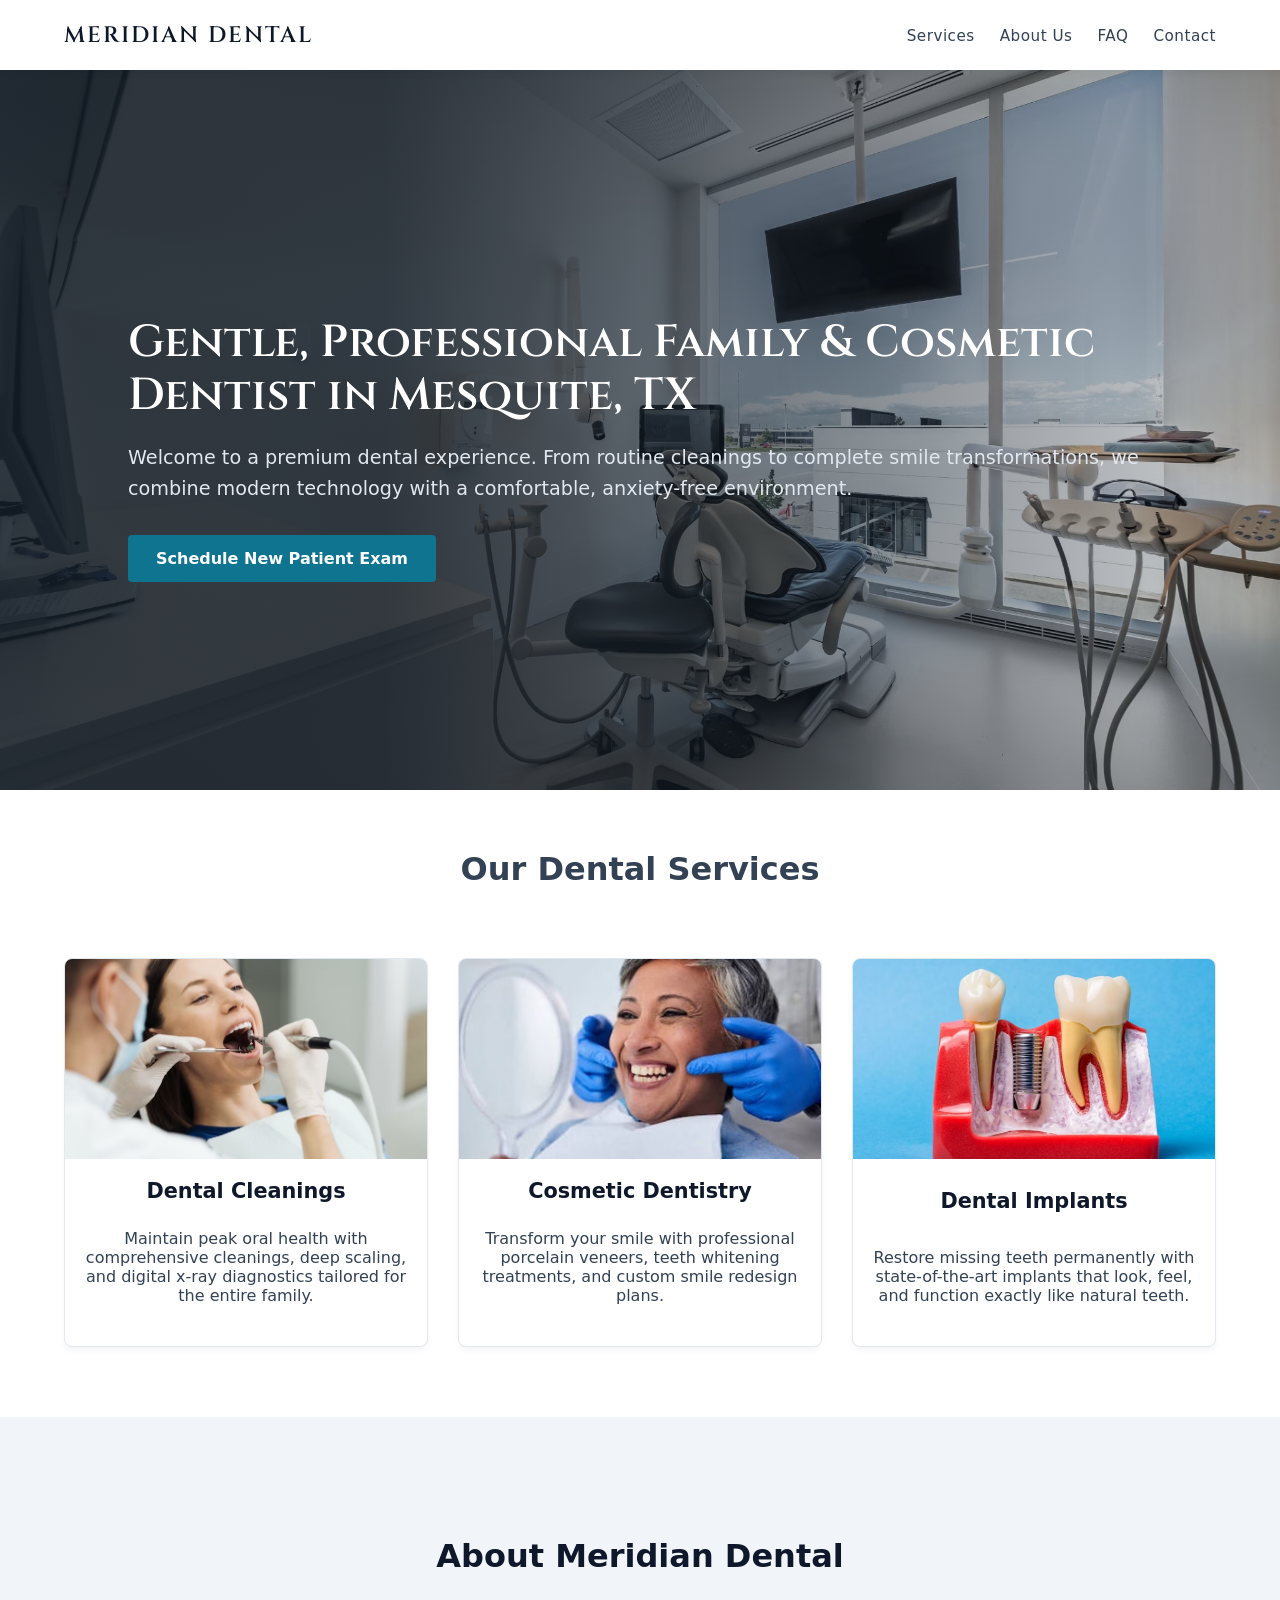
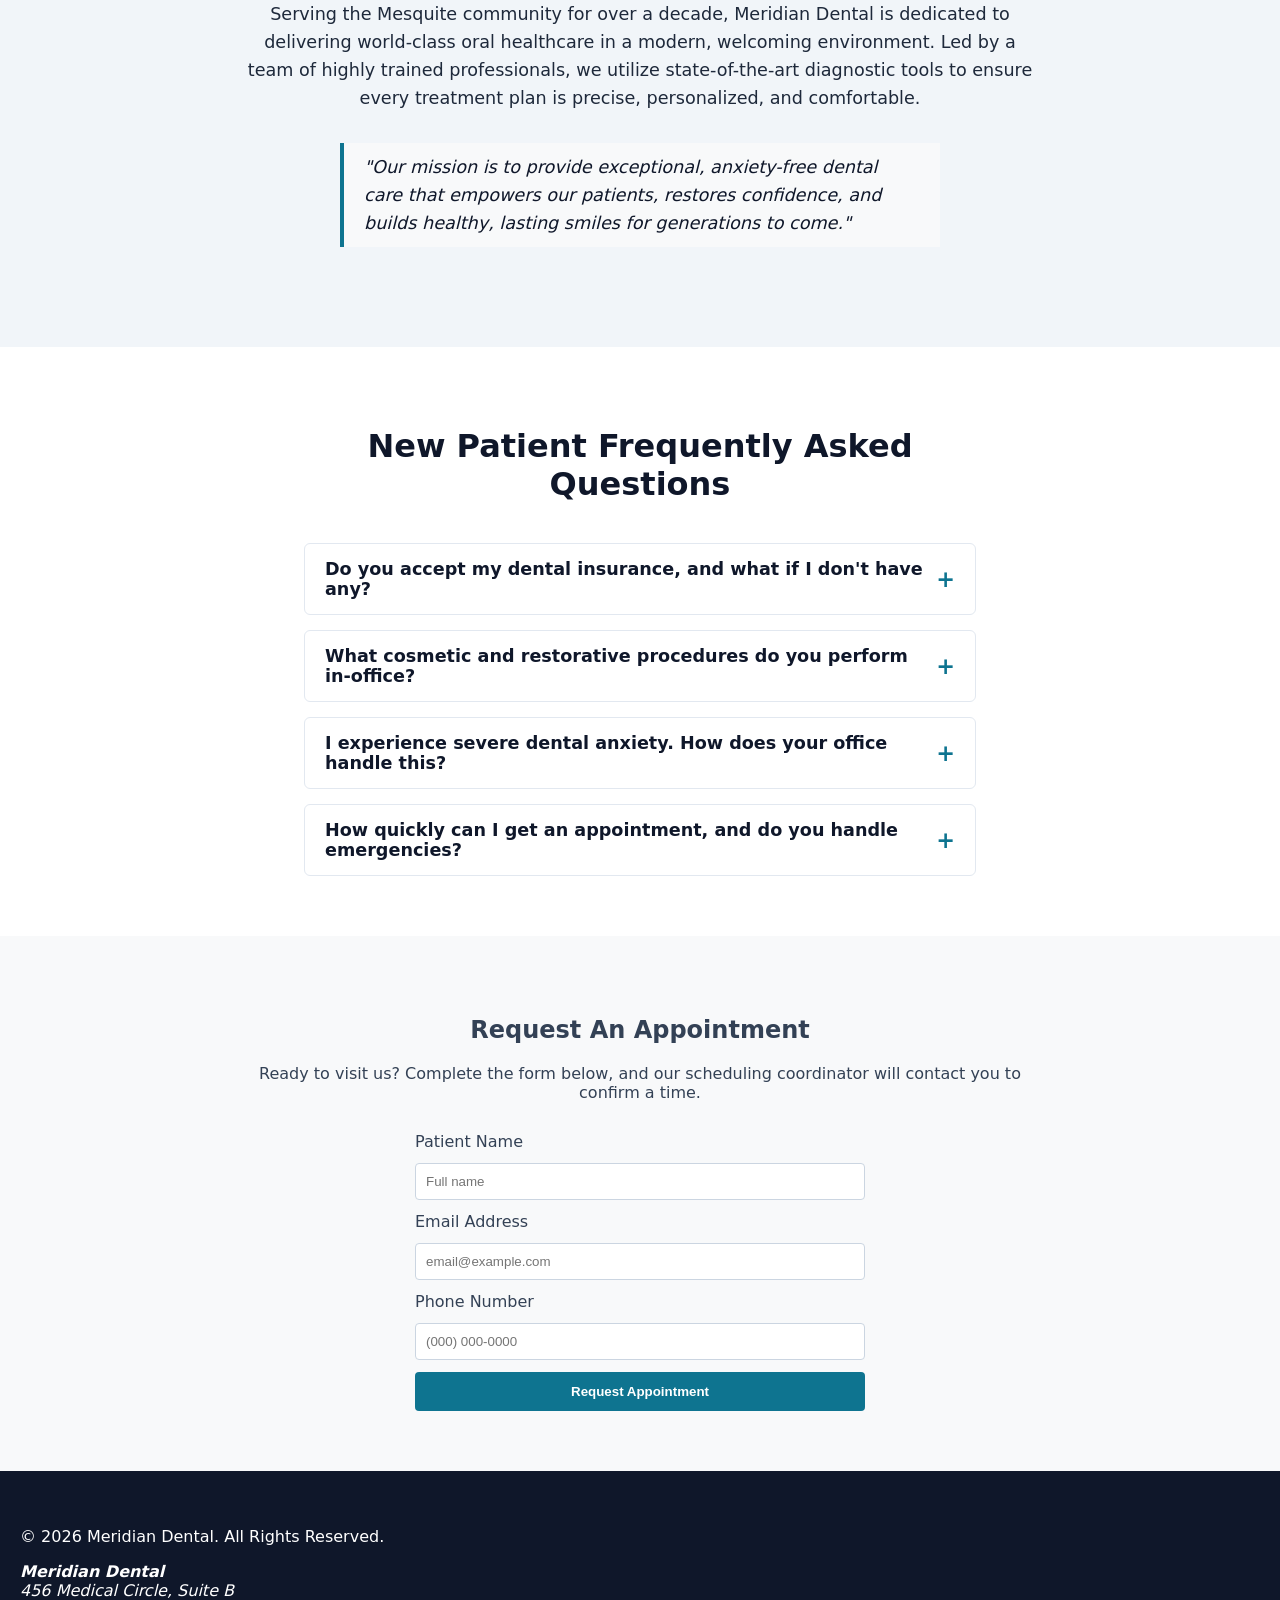
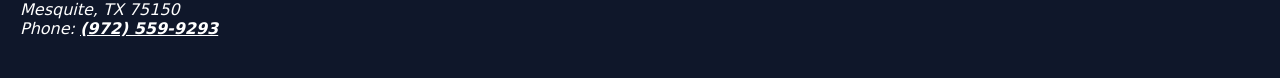
==== index.html @ bb938f74 "fixed schema" ====
<!doctype html>
<html lang="en">
  <head>
    <!-- Google tag (gtag.js) -->
    <script
      async
      src="https://www.googletagmanager.com/gtag/js?id=G-T0NXB626LD"
    ></script>
    <script>
      window.dataLayer = window.dataLayer || [];
      function gtag() {
        dataLayer.push(arguments);
      }
      gtag("js", new Date());

      gtag("config", "G-T0NXB626LD");
    </script>
    <meta charset="UTF-8" />

    <!-- Primary Meta Tags -->
    <title>Meridian Dental | Comprehensive Dental Care in Mesquite, TX</title>
    <meta
      name="title"
      content="Meridian Dental | Comprehensive Dental Care in Mesquite, TX"
    />
    <meta
      name="description"
      content="Top-rated family and cosmetic dentistry in Mesquite, TX. Offering checkups, teeth whitening, implants, and emrgency dental care. Schedule your visit today!"
    />
    <meta name="viewport" content="width=device-width, initial-scale=1.0" />
    <link rel="canonical" href="https://meridiandentalmesquite.com/" />

    <!-- Open Graph / Facebook / iMessage / Slack -->
    <meta property="og:type" content="website" />
    <meta property="og:url" content="https://meridiandentalmesquite.com/" />
    <meta
      property="og:title"
      content="Meridian Dental | Premier Dental Care in Mesquite, TX"
    />
    <meta
      property="og:description"
      content="Modern, gentle dental care for the whole family in Mesquite. Schedule an appointment online or call us today."
    />
    <meta
      property="og:image"
      content="https://meridiandentalmesquite.com/images/og-preview.jpg"
    />

    <!-- Twitter (X) -->
    <meta property="twitter:card" content="summary_large_image" />
    <meta
      property="twitter:url"
      content="https://meridiandentalmesquite.com/"
    />
    <meta
      property="twitter:title"
      content="Meridian Dental | Premier Dental Care in Mesquite, TX"
    />
    <meta
      property="twitter:description"
      content="Modern, gentle dental care for the whole family in Mesquite. Schedule an appointment online or call us today."
    />
    <meta
      property="twitter:image"
      content="https://meridiandentalmesquite.com/images/og-preview.jpg"
    />

    <!-- Preload the critical above-the-fold assets immediately -->
    <link
      rel="preload"
      href="images/dental-office-mesquite.avif"
      as="image"
      type="image/avif"
      fetchpriority="high"
    />
    <link
      rel="preload"
      href="fonts/cinzel-600-semibold.woff2"
      as="font"
      type="font/woff2"
      crossorigin
    />
    <!-- ⚡ CORRECTED CRITICAL CSS BLOCK -->
    <style>
      @font-face {
        font-family: "Cinzel";
        font-style: normal;
        font-weight: 600;
        font-display: block;
        src: url("fonts/cinzel-600-semibold.woff2") format("woff2");
      }

      :root {
        --primary-teal: #0e7490;
        --dark-slate: #0f172a;
        --light-gray: #f8f9fa; /* ⚡ FIX: Added back to ensure hero text renders correctly */
        --text-color: #334155;
      }

      /* Global Layout Resets */
      *,
      *::before,
      *::after {
        box-sizing: border-box; /* ⚡ FIX: Prevents padding from forcing horizontal scroll */
      }

      html {
        scroll-behavior: smooth;
        scroll-padding-top: 80px;
        height: 100%;
        margin: 0;
        padding: 0;
      }

      body {
        font-family:
          system-ui,
          -apple-system,
          sans-serif;
        color: var(--text-color);
        margin: 0;
        display: flex;
        flex-direction: column;
        min-height: 100vh;
      }

      /* ⚡ GLOBAL STRUCTURAL FIX FOR MAIN CONTAINER CLS */
      main {
        display: block;
        width: 100%;
        position: relative;
        /* Reserves layout block space instantly while internal content loads */
        min-height: 100vh;
        contain: layout;
        flex: 1 0 auto;
      }

      /* Sticky Header Frame */
      header {
        position: sticky;
        top: 0;
        width: 100%;
        display: flex;
        justify-content: space-between;
        align-items: center;
        padding: 20px 5%;
        background: #ffffff;
        z-index: 1000;
        box-shadow: 0 2px 10px rgba(0, 0, 0, 0.05);
      }

      main,
      section,
      footer {
        overflow-x: hidden;
      }

      .logo-container a {
        font-family: "Cinzel", serif;
        font-size: 1.4rem;
        color: var(--dark-slate);
        text-decoration: none;
        text-transform: uppercase;
        letter-spacing: 2px;
      }

      /* Above-The-Fold Hero Component Layout */
      #hero {
        display: flex;
        align-items: center;
        height: 80vh;
        box-sizing: border-box;
        padding: 60px 10%;
        background:
          linear-gradient(
            to right,
            rgba(20, 30, 40, 0.85) 30%,
            rgba(20, 30, 40, 0.2) 100%
          ),
          url("images/dental-office-mesquite.avif") no-repeat center center;
        background-size: cover;
        /* ⚡ CLS & LCP ACCELERATION FIXES */
        content-visibility: auto; /* Tells the browser to isolate layout calculations */
        contain-intrinsic-size: 80vh; /* Reserves rendering space before the background paints */
        contain: layout size;
      }

      .hero-overlay-content {
        max-width: 550px;
        min-height: 380px; /* ⚡ FIX: Reserves vertical space specifically for the text box */
        z-index: 2;
        display: flex;
        flex-direction: column;
        justify-content: center;
      }

      #hero-heading {
        font-family:
          "Cinzel", serif; /* ⚡ Ensures the heading expects the font size immediately */
        font-size: 2.8rem;
        color: #ffffff;
        margin-bottom: 20px;
        line-height: 1.2;
      }

      #hero p {
        font-size: 1.2rem;
        color: #e2e8f0; /* ⚡ FIX: Forces high-contrast soft white text color */
        margin-bottom: 30px;
        line-height: 1.6;
      }

      .primary-btn {
        display: inline-block;
        background: var(--primary-teal);
        color: white;
        padding: 14px 28px;
        border-radius: 4px;
        text-decoration: none;
        font-weight: bold;
      }
    </style>

    <script type="application/ld+json">
      {
        "@context": "https://schema.org",
        "@type": "Dentist",
        "@id": "https://meridiandentalmesquite.com/#dentist",
        "name": "Meridian Dental",
        "url": "https://meridiandentalmesquite.com/",
        "telephone": "+1-972-559-9293",
        "priceRange": "$$",
        "image": "https://meridiandentalmesquite.com/images/og-preview.jpg",
        "medicalSpecialty": "https://schema.org/Dentistry",
        "address": {
          "@type": "PostalAddress",
          "streetAddress": "456 Medical Circle, Suite B",
          "addressLocality": "Mesquite",
          "addressRegion": "TX",
          "postalCode": "75150",
          "addressCountry": "US"
        },
        "geo": {
          "@type": "GeoCoordinates",
          "latitude": 32.7712,
          "longitude": -96.612
        },
        "areaServed": ["Mesquite, TX", "Garland, TX", "Dallas, TX"],
        "knowsAbout": [
          "General Dentistry",
          "Teeth Whitening",
          "Dental Implants",
          "Emergency Dental Care"
        ],
        "openingHoursSpecification": [
          {
            "@type": "OpeningHoursSpecification",
            "dayOfWeek": ["Monday", "Tuesday", "Wednesday", "Thursday"],
            "opens": "08:00",
            "closes": "17:00"
          },
          {
            "@type": "OpeningHoursSpecification",
            "dayOfWeek": "Friday",
            "opens": "08:00",
            "closes": "13:00"
          }
        ]
      }
    </script>
    <!-- Asynchronously load the remaining below-the-fold styles -->
    <link
      rel="stylesheet"
      href="css/styles.css"
      media="print"
      onload="this.media = 'all'"
    />
    <noscript><link rel="stylesheet" href="css/styles.css" /></noscript>
  </head>
  <body>
    <header>
      <div class="logo-container">
        <a href="#hero" aria-label="Meridian Dental Home">Meridian Dental</a>
      </div>

      <!-- ⚡ CSS TOGGLE HACK: Hidden checkbox handles the click state natively -->
      <input
        type="checkbox"
        id="menu-toggle"
        class="menu-toggle-checkbox"
        aria-hidden="true"
      />

      <!-- Hamburger button wrapper visible ONLY on mobile displays -->
      <label
        for="menu-toggle"
        class="hamburger-button"
        aria-label="Toggle navigation menu"
      >
        <span class="hamburger-line"></span>
        <span class="hamburger-line"></span>
        <span class="hamburger-line"></span>
      </label>

      <nav aria-label="Main Navigation">
        <ul>
          <li><a href="#services">Services</a></li>
          <li><a href="#about">About Us</a></li>
          <li><a href="#patient-faq">FAQ</a></li>
          <li><a href="#lead-capture">Contact</a></li>
        </ul>
      </nav>
    </header>

    <main id="main-content">
      <!-- HERO SECTION (Optimized for LCP & CLS) -->
      <section id="hero" aria-labelledby="hero-heading">
        <div class="hero-content">
          <h1 id="hero-heading">
            Gentle, Professional Family & Cosmetic Dentist in Mesquite, TX
          </h1>
          <p>
            Welcome to a premium dental experience. From routine cleanings to
            complete smile transformations, we combine modern technology with a
            comfortable, anxiety-free environment.
          </p>
          <a href="#lead-capture" class="primary-btn"
            >Schedule New Patient Exam</a
          >
        </div>
      </section>

      <!-- SERVICES SECTION -->
      <section id="services" aria-labelledby="services-heading">
        <h2 id="services-heading">Our Dental Services</h2>
        <div class="services-grid">
          <!-- Service 1: Cleanings -->
          <article class="service-card">
            <div class="service-image-wrapper">
              <picture>
                <source
                  srcset="images/dental-cleaning.avif"
                  type="image/avif"
                />
                <!-- ^^^ If performance score drops add to each img:
                srcset="images/dental-implants.avif 800w"
                sizes="(max-width: 768px) 100vw, 400px"> 
                -->
                <img
                  src="images/dental-cleaning.avif"
                  alt="Patient receiving professional dental cleaning and scaling treatment"
                  width="400"
                  height="250"
                  loading="lazy"
                />
              </picture>
            </div>
            <h3>Dental Cleanings</h3>
            <p>
              Maintain peak oral health with comprehensive cleanings, deep
              scaling, and digital x-ray diagnostics tailored for the entire
              family.
            </p>
            <!-- <a href="#lead-capture" class="service-link">Schedule Cleaning</a> -->
          </article>

          <!-- Service 2: Cosmetic -->
          <article class="service-card">
            <div class="service-image-wrapper">
              <picture>
                <source
                  srcset="images/cosmetic-dentistry.avif"
                  type="image/avif"
                />
                <img
                  src="images/cosmetic-dentistry.avif"
                  alt="Close-up of teeth showing aesthetic porcelain veneers smile makeover"
                  width="400"
                  height="250"
                  loading="lazy"
                />
              </picture>
            </div>
            <h3>Cosmetic Dentistry</h3>
            <p>
              Transform your smile with professional porcelain veneers, teeth
              whitening treatments, and custom smile redesign plans.
            </p>
            <!-- <a href="#lead-capture" class="service-link"
              >Book Cosmetic Consultation</a> -->
          </article>

          <!-- Service 3: Implants -->
          <article class="service-card">
            <div class="service-image-wrapper">
              <picture>
                <source
                  srcset="images/dental-implants.avif"
                  type="image/avif"
                />
                <img
                  src="images/dental-implants.avif"
                  alt="Anatomical dental model illustrating a secure single tooth titanium implant"
                  width="400"
                  height="250"
                  loading="lazy"
                />
              </picture>
            </div>
            <h3>Dental Implants</h3>
            <p>
              Restore missing teeth permanently with state-of-the-art implants
              that look, feel, and function exactly like natural teeth.
            </p>
            <!-- <a href="#lead-capture" class="service-link"
              >Request Implant Consultation</a> -->
          </article>
        </div>
      </section>

      <!-- ➕ NEW: ABOUT US SECTION -->
      <section id="about" aria-labelledby="about-heading">
        <div class="about-content">
          <h2 id="about-heading" style="color: var(--dark-slate)">
            About Meridian Dental
          </h2>
          <p>
            Serving the Mesquite community for over a decade, Meridian Dental is
            dedicated to delivering world-class oral healthcare in a modern,
            welcoming environment. Led by a team of highly trained
            professionals, we utilize state-of-the-art diagnostic tools to
            ensure every treatment plan is precise, personalized, and
            comfortable.
          </p>
          <blockquote
            style="
              font-style: italic;
              border-left: 4px solid var(--primary-teal);
              padding: 10px 20px;
              margin: 0 auto;
              max-width: 600px;
              background: #f8f9fa;
              text-align: left;
              color: var(--dark-slate);
            "
          >
            "Our mission is to provide exceptional, anxiety-free dental care
            that empowers our patients, restores confidence, and builds healthy,
            lasting smiles for generations to come."
          </blockquote>
        </div>
      </section>

      <!-- NEW PATIENT FAQ SECTION (Targets informational local search intent) -->
      <section
        id="patient-faq"
        aria-labelledby="faq-heading"
        style="padding: 60px 5%; max-width: 800px; margin: 0 auto"
      >
        <h2 id="faq-heading">New Patient Frequently Asked Questions</h2>

        <div class="faq-container">
          <!-- FAQ Item 1: Financial Anxiety -->
          <details class="faq-item">
            <summary class="faq-question">
              Do you accept my dental insurance, and what if I don't have any?
            </summary>
            <div class="faq-answer">
              <p>
                We accept most major PPO dental insurance plans and will gladly
                file all claims on your behalf to maximize your benefits. For
                patients without insurance, we offer an affordable in-house
                Dental Wellness Plan that covers routine cleanings and provides
                steep discounts on all cosmetic and restorative procedures.
              </p>
            </div>
          </details>

          <!-- FAQ Item 2: Competency / Specialty -->
          <details class="faq-item">
            <summary class="faq-question">
              What cosmetic and restorative procedures do you perform in-office?
            </summary>
            <div class="faq-answer">
              <p>
                Unlike other practices that refer you out to expensive
                specialists, our team handles routine family cleanings,
                porcelain veneers, professional teeth whitening, clear aligners,
                and complete dental implant surgeries right here under one roof
                in Mesquite.
              </p>
            </div>
          </details>

          <!-- FAQ Item 3: Dental Anxiety / Fear -->
          <details class="faq-item">
            <summary class="faq-question">
              I experience severe dental anxiety. How does your office handle
              this?
            </summary>
            <div class="faq-answer">
              <p>
                Dental anxiety is incredibly common, and our office is designed
                to be a judgment-free, comfortable environment. We offer gentle
                care techniques, noise-canceling headphones, warm blankets, and
                safe sedation options (like nitrous oxide) to ensure you remain
                completely relaxed during your visit.
              </p>
            </div>
          </details>

          <!-- FAQ Item 4: Convenience / Scheduling Friction -->
          <details class="faq-item">
            <summary class="faq-question">
              How quickly can I get an appointment, and do you handle
              emergencies?
            </summary>
            <div class="faq-answer">
              <p>
                New patient routine exams can typically be scheduled within the
                same week. If you are experiencing a severe toothache or a
                dental emergency, call us immediately—we reserve dedicated
                emergency time blocks every single day to provide same-day pain
                relief for both new and existing patients.
              </p>
            </div>
          </details>
        </div>
      </section>

      <!-- CONVERSION POINT -->
      <section id="lead-capture" aria-labelledby="form-heading">
        <h2 id="form-heading">Request An Appointment</h2>
        <p>
          Ready to visit us? Complete the form below, and our scheduling
          coordinator will contact you to confirm a time.
        </p>

        <form id="quote-form" method="POST">
          <label for="user-name">Patient Name</label>
          <input
            type="text"
            id="user-name"
            name="name"
            required
            placeholder="Full name"
          />

          <label for="user-email">Email Address</label>
          <input
            type="email"
            id="user-email"
            name="email"
            required
            placeholder="email@example.com"
          />

          <label for="user-phone">Phone Number</label>
          <input
            type="tel"
            id="user-phone"
            name="phone"
            required
            placeholder="(000) 000-0000"
          />

          <button type="submit" id="submit-lead-btn">
            Request Appointment
          </button>
        </form>
      </section>
    </main>

    <footer>
      <div class="footer-info">
        <p>&copy; 2026 Meridian Dental. All Rights Reserved.</p>
        <address>
          <strong>Meridian Dental</strong><br />
          456 Medical Circle, Suite B<br />
          Mesquite, TX 75150<br />
          Phone:
          <a href="tel:+19725599293" id="phone-click-link" class="phone-link"
            >(972) 559-9293</a
          >
        </address>
      </div>
    </footer>

    <script src="js/main.js" defer></script>
  </body>
</html>
---- css/styles.css ----
/**
 * ⚡ DEFERRED PRODUCTION STYLESHEET
 * Handles all structural layout blocks, interactive inputs, components below the fold,
 * and responsive scaling grids.
 */

/* ==========================================================================
   🧭 NAVIGATION LINKS (Desktop Mechanics)
   ========================================================================== */
nav {
  margin-left: auto;
}

nav ul {
  display: flex;
  list-style: none;
  gap: 25px;
  margin: 0;
  padding: 0;
}

nav ul li a {
  font-size: 0.95rem;
  font-weight: 500;
  color: var(--text-color);
  text-decoration: none;
  letter-spacing: 0.5px;
  transition: color 0.2s ease;
}

nav ul li a:hover {
  color: var(--primary-teal);
}

/* Core Navigation Utilities (Hidden on desktop layout viewports) */
.menu-toggle-checkbox,
.hamburger-button {
  display: none;
}

/* ==========================================================================
   🩺 OUR DENTAL SERVICES GRID
   ========================================================================== */
#services-heading {
  text-align: center;
  margin-top: 60px;
  margin-bottom: auto;
  font-size: 2rem;
}

.services-grid {
  display: grid;
  grid-template-columns: repeat(auto-fit, minmax(280px, 1fr));
  gap: 30px;
  padding: 70px 5%;
}

.service-card {
  border: 1px solid #e2e8f0;
  border-radius: 8px;
  background: #ffffff;
  display: flex;
  flex-direction: column;
  justify-content: space-between;
  text-align: center;
  overflow: hidden;
  padding: 0 0 25px 0;
  box-shadow: 0 4px 6px -1px rgba(0, 0, 0, 0.05);
}

.service-image-wrapper {
  width: 100%;
  height: 200px;
  overflow: hidden;
  margin-bottom: 20px;
  background-color: #f1f5f9;
}

.service-image-wrapper img {
  width: 100%;
  height: 100%;
  object-fit: cover;
  transition: transform 0.3s ease;
}

.service-card:hover .service-image-wrapper img {
  transform: scale(1.05);
}

.service-card h3,
.service-card p,
.service-card .service-link {
  padding-left: 20px;
  padding-right: 20px;
  max-width: 600px;
}

.service-card h3 {
  margin-top: 0;
  margin-bottom: 10px;
  color: var(--dark-slate);
  font-size: 1.3rem;
}

.service-link {
  display: inline-block;
  margin-top: 15px;
  color: var(--primary-teal);
  text-decoration: none;
  font-weight: 600;
  transition: color 0.2s ease;
}

.service-link:hover {
  color: var(--dark-slate);
}

/* ==========================================================================
   👥 ABOUT US SECTION (Centered Text Layout)
   ========================================================================== */
#about {
  width: 100%;
  background-color: #f1f5f9;
  color: var(--dark-slate);
  padding: 100px 5%;
  box-sizing: border-box;
  text-align: center; /* ⚡ Centers the inline content and blocks inside the section */
}

.about-content-wrapper {
  max-width: 800px; /* Snug width keeps lines from stretching too wide on desktop */
  margin: 0 auto;
  padding: 0 20px;
  display: flex;
  flex-direction: column;
  align-items: center; /* ⚡ Ensures all children (h2, p, blockquote) center vertically and horizontally */
}

#about h2 {
  color: var(--dark-slate);
  font-size: 2rem;
  margin-top: 20px;
  margin-bottom: auto;
}

#about p {
  color: #1e293b;
  line-height: 1.6;
  font-size: 1.1rem;
  text-align: center; /* ⚡ Perfectly centers the main body description paragraphs */
  max-width: 800px;
  margin-left: auto;
  margin-right: auto;
  margin-top: 25px;
  margin-bottom: 30px;
}

/* Optional Styling for the Mission Statement if it uses a blockquote tag */
#about blockquote {
  font-style: italic;
  color: #475569;
  font-size: 1.1rem;
  line-height: 1.6;
  margin: 0 auto;
  padding: 0 20px;
  max-width: 600px;
  text-align: center; /* ⚡ Centers the quote text */
  border: none; /* Removes the left blue bar if you just want clean centered text */
}

/* ==========================================================================
   💬 INTERACTIVE PATIENT FAQ ACCORDIONS
   ========================================================================== */
#patient-faq {
  padding: 60px 5%;
}

#faq-heading {
  text-align: center;
  color: var(--dark-slate);
  font-size: 2rem;
  margin-top: 20px;
  margin-bottom: 40px;
}

.faq-container {
  display: flex;
  flex-direction: column;
  gap: 15px;
}

.faq-item {
  background: #ffffff;
  border: 1px solid #e2e8f0;
  border-radius: 6px;
  padding: 15px 20px;
  transition: box-shadow 0.3s ease;
}

.faq-item summary::-webkit-details-marker {
  display: none;
}

.faq-question {
  font-size: 1.1rem;
  font-weight: 600;
  color: var(--dark-slate);
  cursor: pointer;
  position: relative;
  list-style: none;
  padding-right: 30px;
}

.faq-question::after {
  content: "+";
  position: absolute;
  right: 0;
  top: 50%;
  transform: translateY(-50%);
  font-size: 1.4rem;
  color: var(--primary-teal);
  transition: transform 0.2s ease;
}

.faq-item[open] .faq-question::after {
  content: "−";
}

.faq-item[open] {
  box-shadow: 0 4px 12px rgba(0, 0, 0, 0.05);
  border-color: var(--primary-teal);
}

.faq-answer {
  padding-top: 15px;
  color: var(--text-color);
  line-height: 1.6;
}

.faq-answer p {
  margin: 0;
}

/* ==========================================================================
   📝 INTAKE LEAD CAPTURE FORM
   ========================================================================== */
#lead-capture {
  background: var(--light-gray);
  padding: 60px 5%;
  text-align: center;
  align-items: center;
}

#lead-capture p {
  max-width: 800px;
  margin-left: auto;
  margin-right: auto;
  margin-bottom: 30px;
}

#quote-form {
  display: flex;
  flex-direction: column;
  max-width: 450px;
  margin: 0 auto;
  text-align: left;
  gap: 12px;
}

#quote-form input {
  padding: 10px;
  border: 1px solid #cbd5e1;
  border-radius: 4px;
}

#submit-lead-btn {
  background: var(--primary-teal);
  color: white;
  padding: 12px;
  border: none;
  border-radius: 4px;
  font-weight: bold;
  cursor: pointer;
  transition: background 0.2s ease;
}

#submit-lead-btn:hover {
  background: #0b727a;
}

/* ==========================================================================
   🏪 FOOTER MARKUP UTILITIES
   ========================================================================== */
footer {
  background: var(--dark-slate);
  color: white;
  flex-shrink: 0;
  width: 100%;
  padding: 40px 20px;
}

footer a[href^="tel:"] {
  color: #ffffff !important;
  text-decoration: underline !important;
  font-weight: 600;
  transition: color 0.2s ease;
}

footer a[href^="tel:"]:hover {
  color: var(--primary-teal) !important;
}

/* ==========================================================================
   📱 MOBILE RESPONSIVE MEDIA QUERIES (Breakpoint: 768px UI limits)
   ========================================================================== */
@media screen and (max-width: 768px) {
  header {
    position: sticky;
    flex-direction: row !important;
    justify-content: space-between;
    padding: 15px 5%;
  }

  /* .header-cta {
    display: none;
  } */

  .hamburger-button {
    display: flex;
    flex-direction: column;
    justify-content: space-between;
    width: 24px;
    height: 18px;
    cursor: pointer;
    z-index: 100;
  }

  .hamburger-line {
    display: block;
    width: 100%;
    height: 3px;
    background-color: var(--dark-slate);
    border-radius: 2px;
    transition:
      transform 0.3s ease,
      opacity 0.3s ease;
  }

  nav {
    position: absolute;
    top: 100%;
    left: 0;
    width: 100%;
    background: #ffffff;
    box-shadow: 0 4px 10px rgba(0, 0, 0, 0.1);
    max-height: 0;
    overflow: hidden;
    transition: max-height 0.3s ease-in-out;
    z-index: 99;
  }

  nav ul {
    flex-direction: column;
    padding: 20px 5%;
    gap: 15px;
    align-items: flex-start !important;
  }

  nav a {
    display: block;
    width: 100%;
    padding: 10px 0;
    font-size: 1.1rem;
    border-bottom: 1px solid #f1f5f9;
  }

  .menu-toggle-checkbox:checked ~ nav {
    max-height: 300px;
  }

  .menu-toggle-checkbox:checked
    ~ .hamburger-button
    .hamburger-line:nth-child(1) {
    transform: translateY(7.5px) rotate(45deg);
  }

  .menu-toggle-checkbox:checked
    ~ .hamburger-button
    .hamburger-line:nth-child(2) {
    opacity: 0;
  }

  .menu-toggle-checkbox:checked
    ~ .hamburger-button
    .hamburger-line:nth-child(3) {
    transform: translateY(-7.5px) rotate(-45deg);
  }

  .services-grid {
    grid-template-columns: 1fr;
    gap: 20px;
    padding: 20px 5%;
  }

  #patient-faq {
    padding: 40px 5%;
  }

  .faq-question {
    font-size: 1rem;
  }

  #quote-form {
    width: 100%;
    max-width: 100%;
  }
}
---- css/styles.css ----
/**
 * ⚡ DEFERRED PRODUCTION STYLESHEET
 * Handles all structural layout blocks, interactive inputs, components below the fold,
 * and responsive scaling grids.
 */

/* ==========================================================================
   🧭 NAVIGATION LINKS (Desktop Mechanics)
   ========================================================================== */
nav {
  margin-left: auto;
}

nav ul {
  display: flex;
  list-style: none;
  gap: 25px;
  margin: 0;
  padding: 0;
}

nav ul li a {
  font-size: 0.95rem;
  font-weight: 500;
  color: var(--text-color);
  text-decoration: none;
  letter-spacing: 0.5px;
  transition: color 0.2s ease;
}

nav ul li a:hover {
  color: var(--primary-teal);
}

/* Core Navigation Utilities (Hidden on desktop layout viewports) */
.menu-toggle-checkbox,
.hamburger-button {
  display: none;
}

/* ==========================================================================
   🩺 OUR DENTAL SERVICES GRID
   ========================================================================== */
#services-heading {
  text-align: center;
  margin-top: 60px;
  margin-bottom: auto;
  font-size: 2rem;
}

.services-grid {
  display: grid;
  grid-template-columns: repeat(auto-fit, minmax(280px, 1fr));
  gap: 30px;
  padding: 70px 5%;
}

.service-card {
  border: 1px solid #e2e8f0;
  border-radius: 8px;
  background: #ffffff;
  display: flex;
  flex-direction: column;
  justify-content: space-between;
  text-align: center;
  overflow: hidden;
  padding: 0 0 25px 0;
  box-shadow: 0 4px 6px -1px rgba(0, 0, 0, 0.05);
}

.service-image-wrapper {
  width: 100%;
  height: 200px;
  overflow: hidden;
  margin-bottom: 20px;
  background-color: #f1f5f9;
}

.service-image-wrapper img {
  width: 100%;
  height: 100%;
  object-fit: cover;
  transition: transform 0.3s ease;
}

.service-card:hover .service-image-wrapper img {
  transform: scale(1.05);
}

.service-card h3,
.service-card p,
.service-card .service-link {
  padding-left: 20px;
  padding-right: 20px;
  max-width: 600px;
}

.service-card h3 {
  margin-top: 0;
  margin-bottom: 10px;
  color: var(--dark-slate);
  font-size: 1.3rem;
}

.service-link {
  display: inline-block;
  margin-top: 15px;
  color: var(--primary-teal);
  text-decoration: none;
  font-weight: 600;
  transition: color 0.2s ease;
}

.service-link:hover {
  color: var(--dark-slate);
}

/* ==========================================================================
   👥 ABOUT US SECTION (Centered Text Layout)
   ========================================================================== */
#about {
  width: 100%;
  background-color: #f1f5f9;
  color: var(--dark-slate);
  padding: 100px 5%;
  box-sizing: border-box;
  text-align: center; /* ⚡ Centers the inline content and blocks inside the section */
}

.about-content-wrapper {
  max-width: 800px; /* Snug width keeps lines from stretching too wide on desktop */
  margin: 0 auto;
  padding: 0 20px;
  display: flex;
  flex-direction: column;
  align-items: center; /* ⚡ Ensures all children (h2, p, blockquote) center vertically and horizontally */
}

#about h2 {
  color: var(--dark-slate);
  font-size: 2rem;
  margin-top: 20px;
  margin-bottom: auto;
}

#about p {
  color: #1e293b;
  line-height: 1.6;
  font-size: 1.1rem;
  text-align: center; /* ⚡ Perfectly centers the main body description paragraphs */
  max-width: 800px;
  margin-left: auto;
  margin-right: auto;
  margin-top: 25px;
  margin-bottom: 30px;
}

/* Optional Styling for the Mission Statement if it uses a blockquote tag */
#about blockquote {
  font-style: italic;
  color: #475569;
  font-size: 1.1rem;
  line-height: 1.6;
  margin: 0 auto;
  padding: 0 20px;
  max-width: 600px;
  text-align: center; /* ⚡ Centers the quote text */
  border: none; /* Removes the left blue bar if you just want clean centered text */
}

/* ==========================================================================
   💬 INTERACTIVE PATIENT FAQ ACCORDIONS
   ========================================================================== */
#patient-faq {
  padding: 60px 5%;
}

#faq-heading {
  text-align: center;
  color: var(--dark-slate);
  font-size: 2rem;
  margin-top: 20px;
  margin-bottom: 40px;
}

.faq-container {
  display: flex;
  flex-direction: column;
  gap: 15px;
}

.faq-item {
  background: #ffffff;
  border: 1px solid #e2e8f0;
  border-radius: 6px;
  padding: 15px 20px;
  transition: box-shadow 0.3s ease;
}

.faq-item summary::-webkit-details-marker {
  display: none;
}

.faq-question {
  font-size: 1.1rem;
  font-weight: 600;
  color: var(--dark-slate);
  cursor: pointer;
  position: relative;
  list-style: none;
  padding-right: 30px;
}

.faq-question::after {
  content: "+";
  position: absolute;
  right: 0;
  top: 50%;
  transform: translateY(-50%);
  font-size: 1.4rem;
  color: var(--primary-teal);
  transition: transform 0.2s ease;
}

.faq-item[open] .faq-question::after {
  content: "−";
}

.faq-item[open] {
  box-shadow: 0 4px 12px rgba(0, 0, 0, 0.05);
  border-color: var(--primary-teal);
}

.faq-answer {
  padding-top: 15px;
  color: var(--text-color);
  line-height: 1.6;
}

.faq-answer p {
  margin: 0;
}

/* ==========================================================================
   📝 INTAKE LEAD CAPTURE FORM
   ========================================================================== */
#lead-capture {
  background: var(--light-gray);
  padding: 60px 5%;
  text-align: center;
  align-items: center;
}

#lead-capture p {
  max-width: 800px;
  margin-left: auto;
  margin-right: auto;
  margin-bottom: 30px;
}

#quote-form {
  display: flex;
  flex-direction: column;
  max-width: 450px;
  margin: 0 auto;
  text-align: left;
  gap: 12px;
}

#quote-form input {
  padding: 10px;
  border: 1px solid #cbd5e1;
  border-radius: 4px;
}

#submit-lead-btn {
  background: var(--primary-teal);
  color: white;
  padding: 12px;
  border: none;
  border-radius: 4px;
  font-weight: bold;
  cursor: pointer;
  transition: background 0.2s ease;
}

#submit-lead-btn:hover {
  background: #0b727a;
}

/* ==========================================================================
   🏪 FOOTER MARKUP UTILITIES
   ========================================================================== */
footer {
  background: var(--dark-slate);
  color: white;
  flex-shrink: 0;
  width: 100%;
  padding: 40px 20px;
}

footer a[href^="tel:"] {
  color: #ffffff !important;
  text-decoration: underline !important;
  font-weight: 600;
  transition: color 0.2s ease;
}

footer a[href^="tel:"]:hover {
  color: var(--primary-teal) !important;
}

/* ==========================================================================
   📱 MOBILE RESPONSIVE MEDIA QUERIES (Breakpoint: 768px UI limits)
   ========================================================================== */
@media screen and (max-width: 768px) {
  header {
    position: sticky;
    flex-direction: row !important;
    justify-content: space-between;
    padding: 15px 5%;
  }

  /* .header-cta {
    display: none;
  } */

  .hamburger-button {
    display: flex;
    flex-direction: column;
    justify-content: space-between;
    width: 24px;
    height: 18px;
    cursor: pointer;
    z-index: 100;
  }

  .hamburger-line {
    display: block;
    width: 100%;
    height: 3px;
    background-color: var(--dark-slate);
    border-radius: 2px;
    transition:
      transform 0.3s ease,
      opacity 0.3s ease;
  }

  nav {
    position: absolute;
    top: 100%;
    left: 0;
    width: 100%;
    background: #ffffff;
    box-shadow: 0 4px 10px rgba(0, 0, 0, 0.1);
    max-height: 0;
    overflow: hidden;
    transition: max-height 0.3s ease-in-out;
    z-index: 99;
  }

  nav ul {
    flex-direction: column;
    padding: 20px 5%;
    gap: 15px;
    align-items: flex-start !important;
  }

  nav a {
    display: block;
    width: 100%;
    padding: 10px 0;
    font-size: 1.1rem;
    border-bottom: 1px solid #f1f5f9;
  }

  .menu-toggle-checkbox:checked ~ nav {
    max-height: 300px;
  }

  .menu-toggle-checkbox:checked
    ~ .hamburger-button
    .hamburger-line:nth-child(1) {
    transform: translateY(7.5px) rotate(45deg);
  }

  .menu-toggle-checkbox:checked
    ~ .hamburger-button
    .hamburger-line:nth-child(2) {
    opacity: 0;
  }

  .menu-toggle-checkbox:checked
    ~ .hamburger-button
    .hamburger-line:nth-child(3) {
    transform: translateY(-7.5px) rotate(-45deg);
  }

  .services-grid {
    grid-template-columns: 1fr;
    gap: 20px;
    padding: 20px 5%;
  }

  #patient-faq {
    padding: 40px 5%;
  }

  .faq-question {
    font-size: 1rem;
  }

  #quote-form {
    width: 100%;
    max-width: 100%;
  }
}
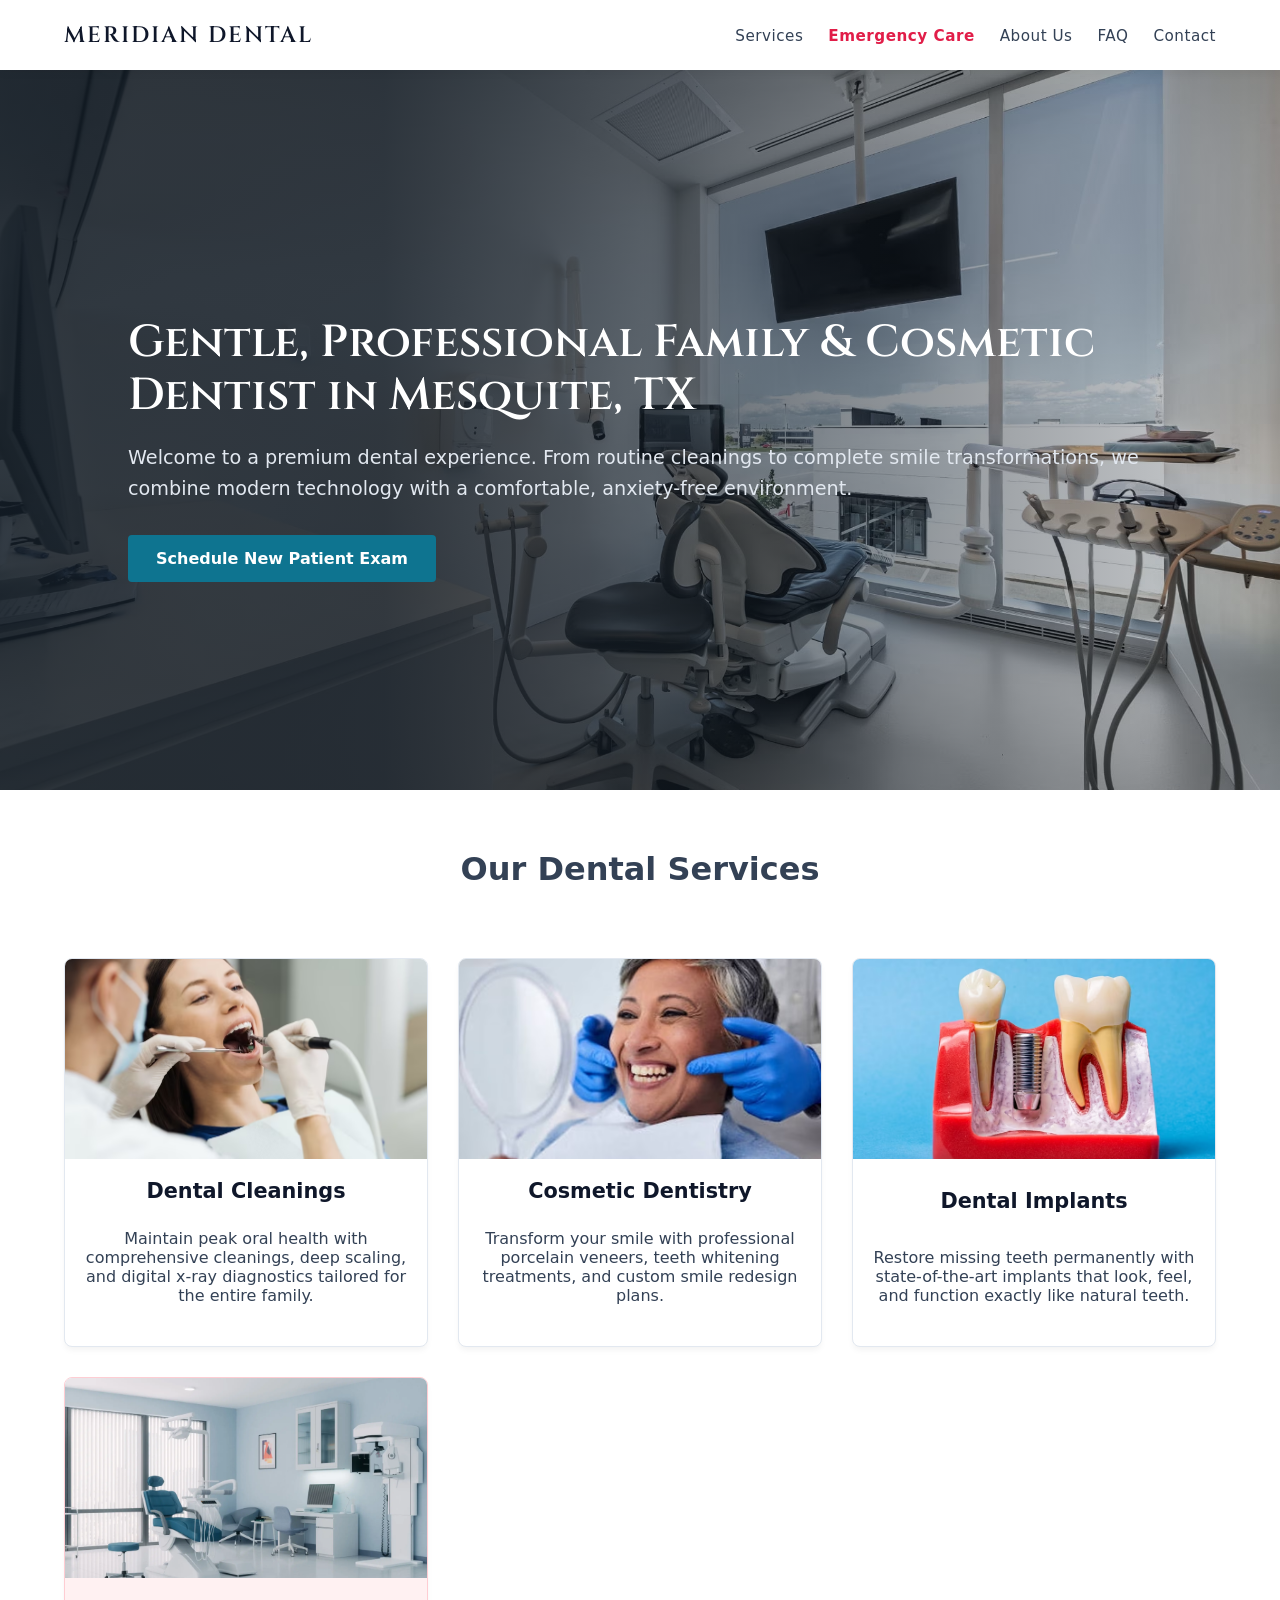
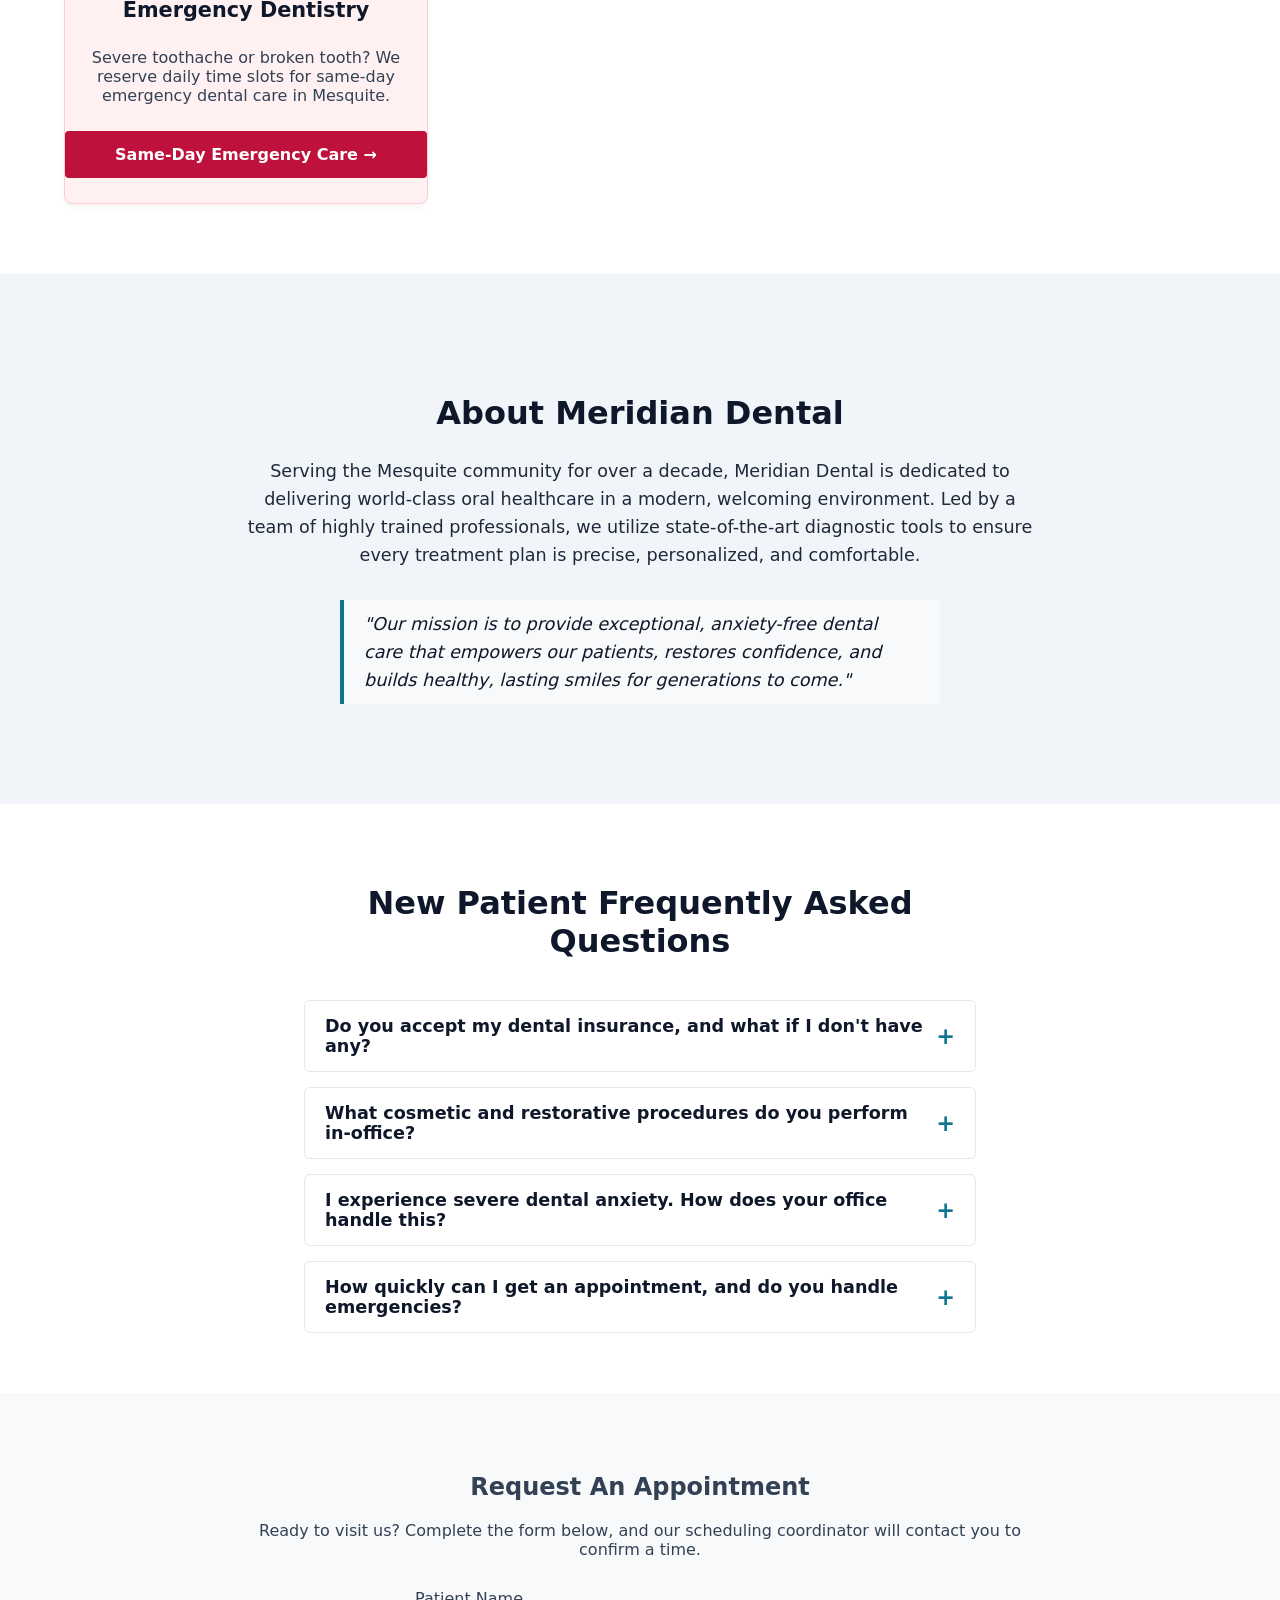
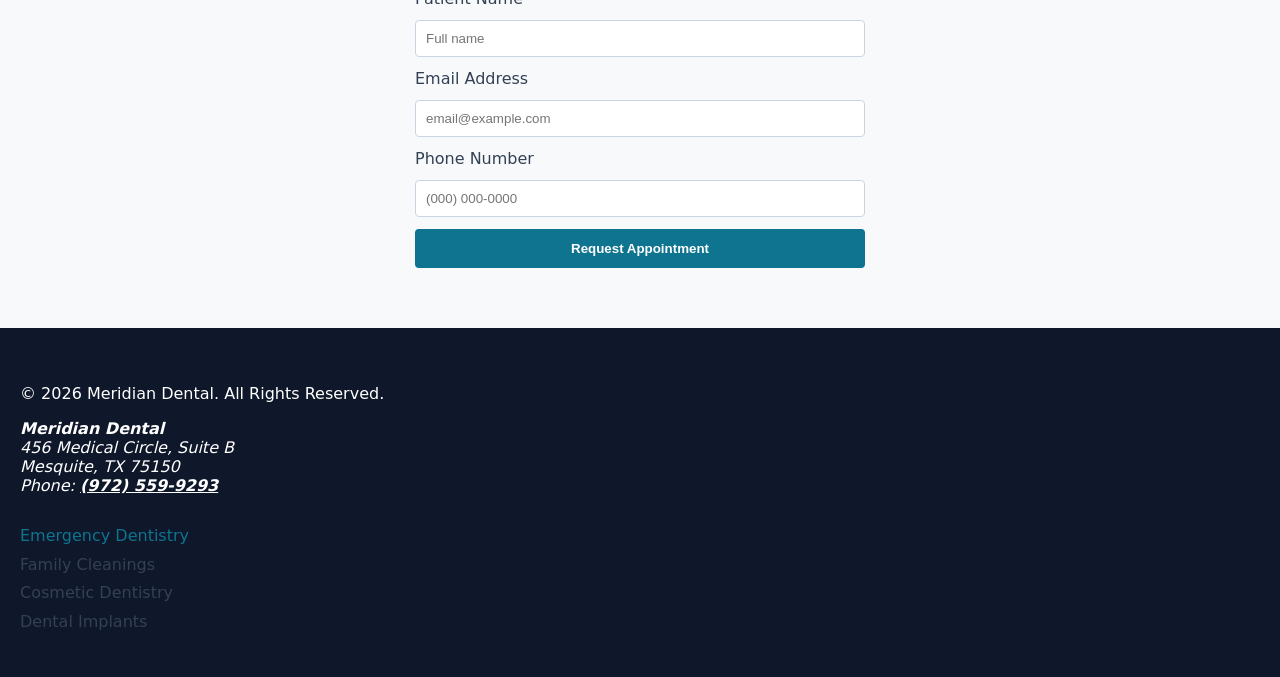
==== commit 88204cd2: "added new service page for emergency dental work" ====
--- a/index.html
+++ b/index.html
@@ -305,6 +305,13 @@
       <nav aria-label="Main Navigation">
         <ul>
           <li><a href="#services">Services</a></li>
+          <li>
+            <a
+              href="/services/emergency-dentistry.html"
+              style="color: #e11d48; font-weight: 600"
+              >Emergency Care</a
+            >
+          </li>
           <li><a href="#about">About Us</a></li>
           <li><a href="#patient-faq">FAQ</a></li>
           <li><a href="#lead-capture">Contact</a></li>
@@ -415,10 +422,49 @@
             <!-- <a href="#lead-capture" class="service-link"
               >Request Implant Consultation</a> -->
           </article>
+
+          <!-- Service 4: Emergency Dentistry (➕ NEW CARD) -->
+          <article
+            class="service-card"
+            style="border: 1px solid #fecdd3; background: #fff1f2"
+          >
+            <div class="service-image-wrapper">
+              <picture>
+                <source
+                  srcset="/images/emergency-dentistry.webp"
+                  type="image/webp"
+                />
+                <img
+                  src="/images/emergency-dentistry.webp"
+                  alt="Emergency dental care room prepared for urgent same-day patient treatment"
+                  width="400"
+                  height="250"
+                  loading="lazy"
+                />
+              </picture>
+            </div>
+            <h3>Emergency Dentistry</h3>
+            <p>
+              Severe toothache or broken tooth? We reserve daily time slots for
+              same-day emergency dental care in Mesquite.
+            </p>
+            <!-- SEO Contextual Link -->
+            <a
+              href="services/emergency-dentistry.html"
+              class="primary-btn"
+              style="
+                display: inline-block;
+                margin-top: 10px;
+                background-color: #be123c;
+              "
+            >
+              Same-Day Emergency Care &rarr;
+            </a>
+          </article>
         </div>
       </section>
 
-      <!-- ➕ NEW: ABOUT US SECTION -->
+      <!-- ABOUT US SECTION -->
       <section id="about" aria-labelledby="about-heading">
         <div class="about-content">
           <h2 id="about-heading" style="color: var(--dark-slate)">
@@ -451,7 +497,7 @@
         </div>
       </section>
 
-      <!-- NEW PATIENT FAQ SECTION (Targets informational local search intent) -->
+      <!-- PATIENT FAQ SECTION (Targets informational local search intent) -->
       <section
         id="patient-faq"
         aria-labelledby="faq-heading"
@@ -570,7 +616,7 @@
         </form>
       </section>
     </main>
-
+    <!-- FOOTER -->
     <footer>
       <div class="footer-info">
         <p>&copy; 2026 Meridian Dental. All Rights Reserved.</p>
@@ -584,6 +630,43 @@
           >
         </address>
       </div>
+      <!-- ➕ NEW FOOTER SERVICE LINKS -->
+      <div class="footer-links">
+        <strong
+          style="color: var(--dark-slate); display: block; margin-bottom: 8px"
+          >Dental Services</strong
+        >
+        <ul style="list-style: none; padding: 0; margin: 0; line-height: 1.8">
+          <li>
+            <a
+              href="services/emergency-dentistry.html"
+              style="color: var(--primary-teal); text-decoration: none"
+              >Emergency Dentistry</a
+            >
+          </li>
+          <li>
+            <a
+              href="#services"
+              style="color: var(--text-color); text-decoration: none"
+              >Family Cleanings</a
+            >
+          </li>
+          <li>
+            <a
+              href="#services"
+              style="color: var(--text-color); text-decoration: none"
+              >Cosmetic Dentistry</a
+            >
+          </li>
+          <li>
+            <a
+              href="#services"
+              style="color: var(--text-color); text-decoration: none"
+              >Dental Implants</a
+            >
+          </li>
+        </ul>
+      </div>
     </footer>
 
     <script src="js/main.js" defer></script>
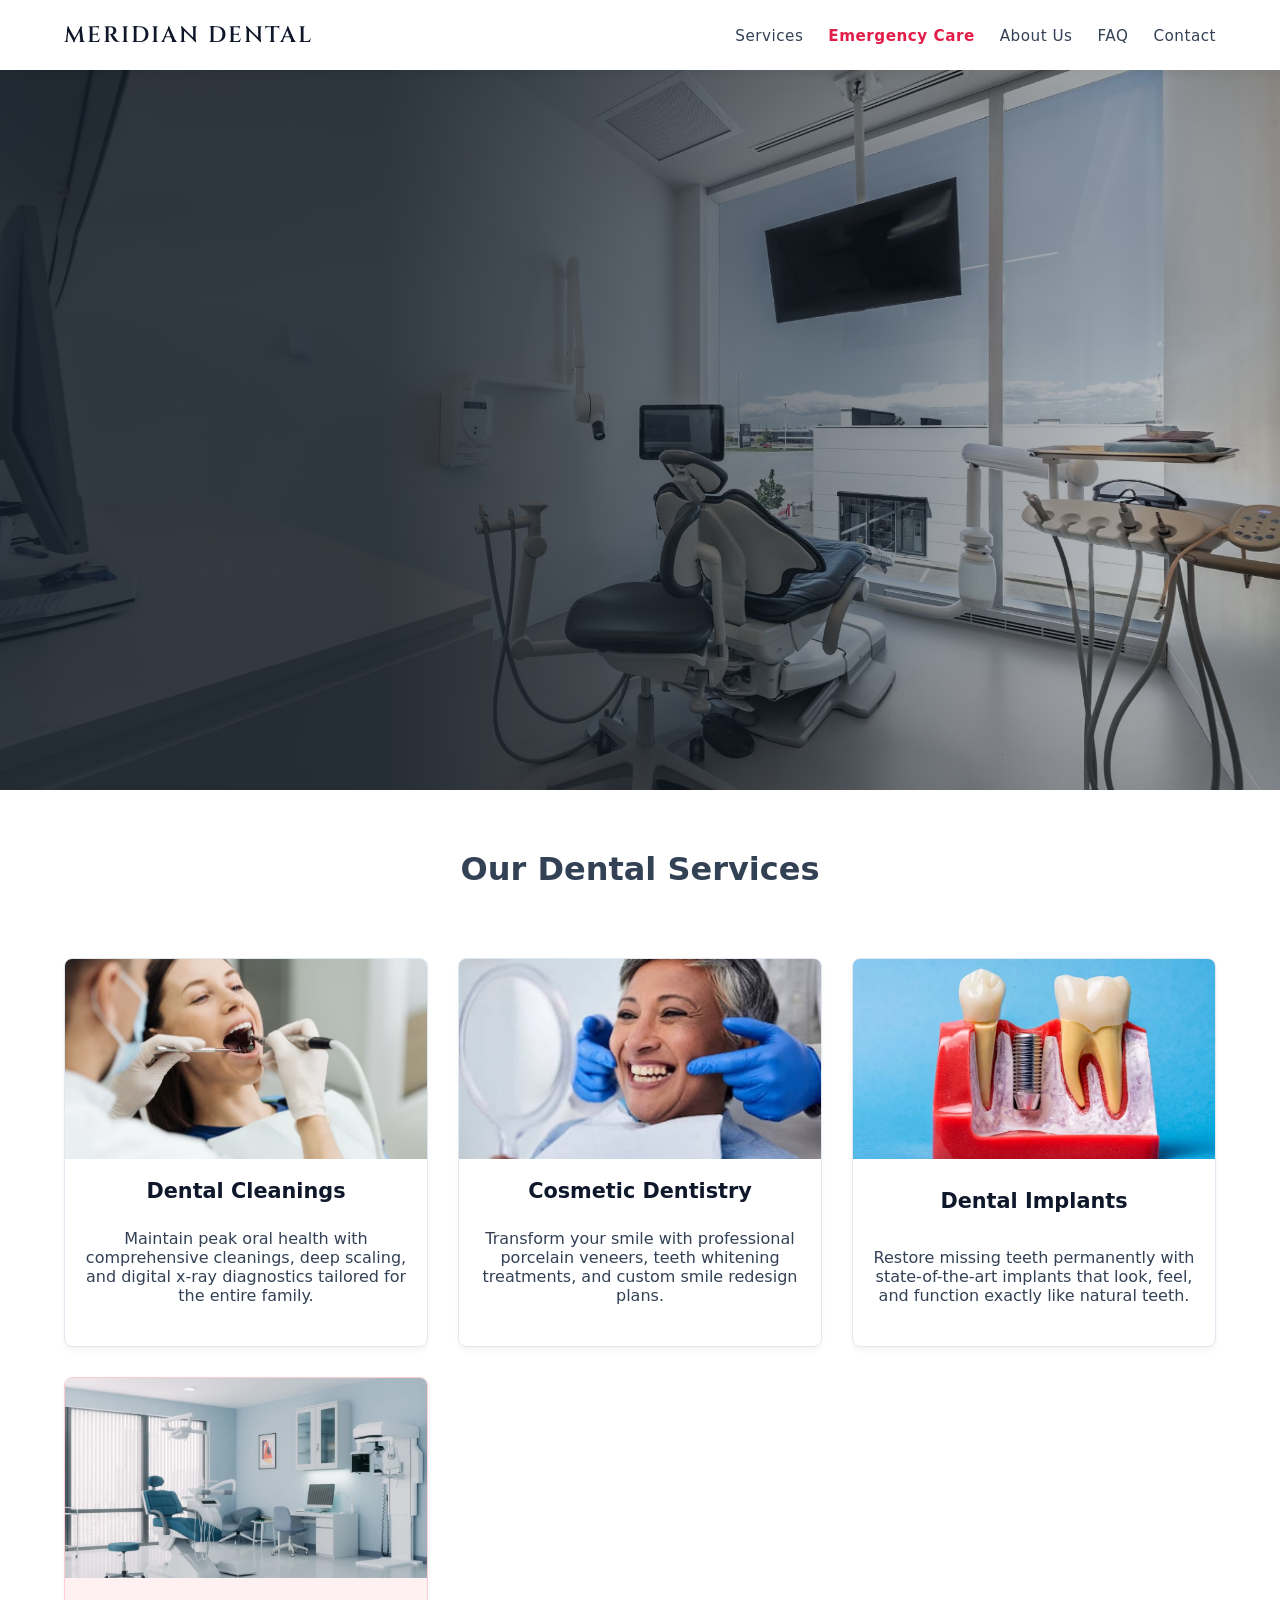
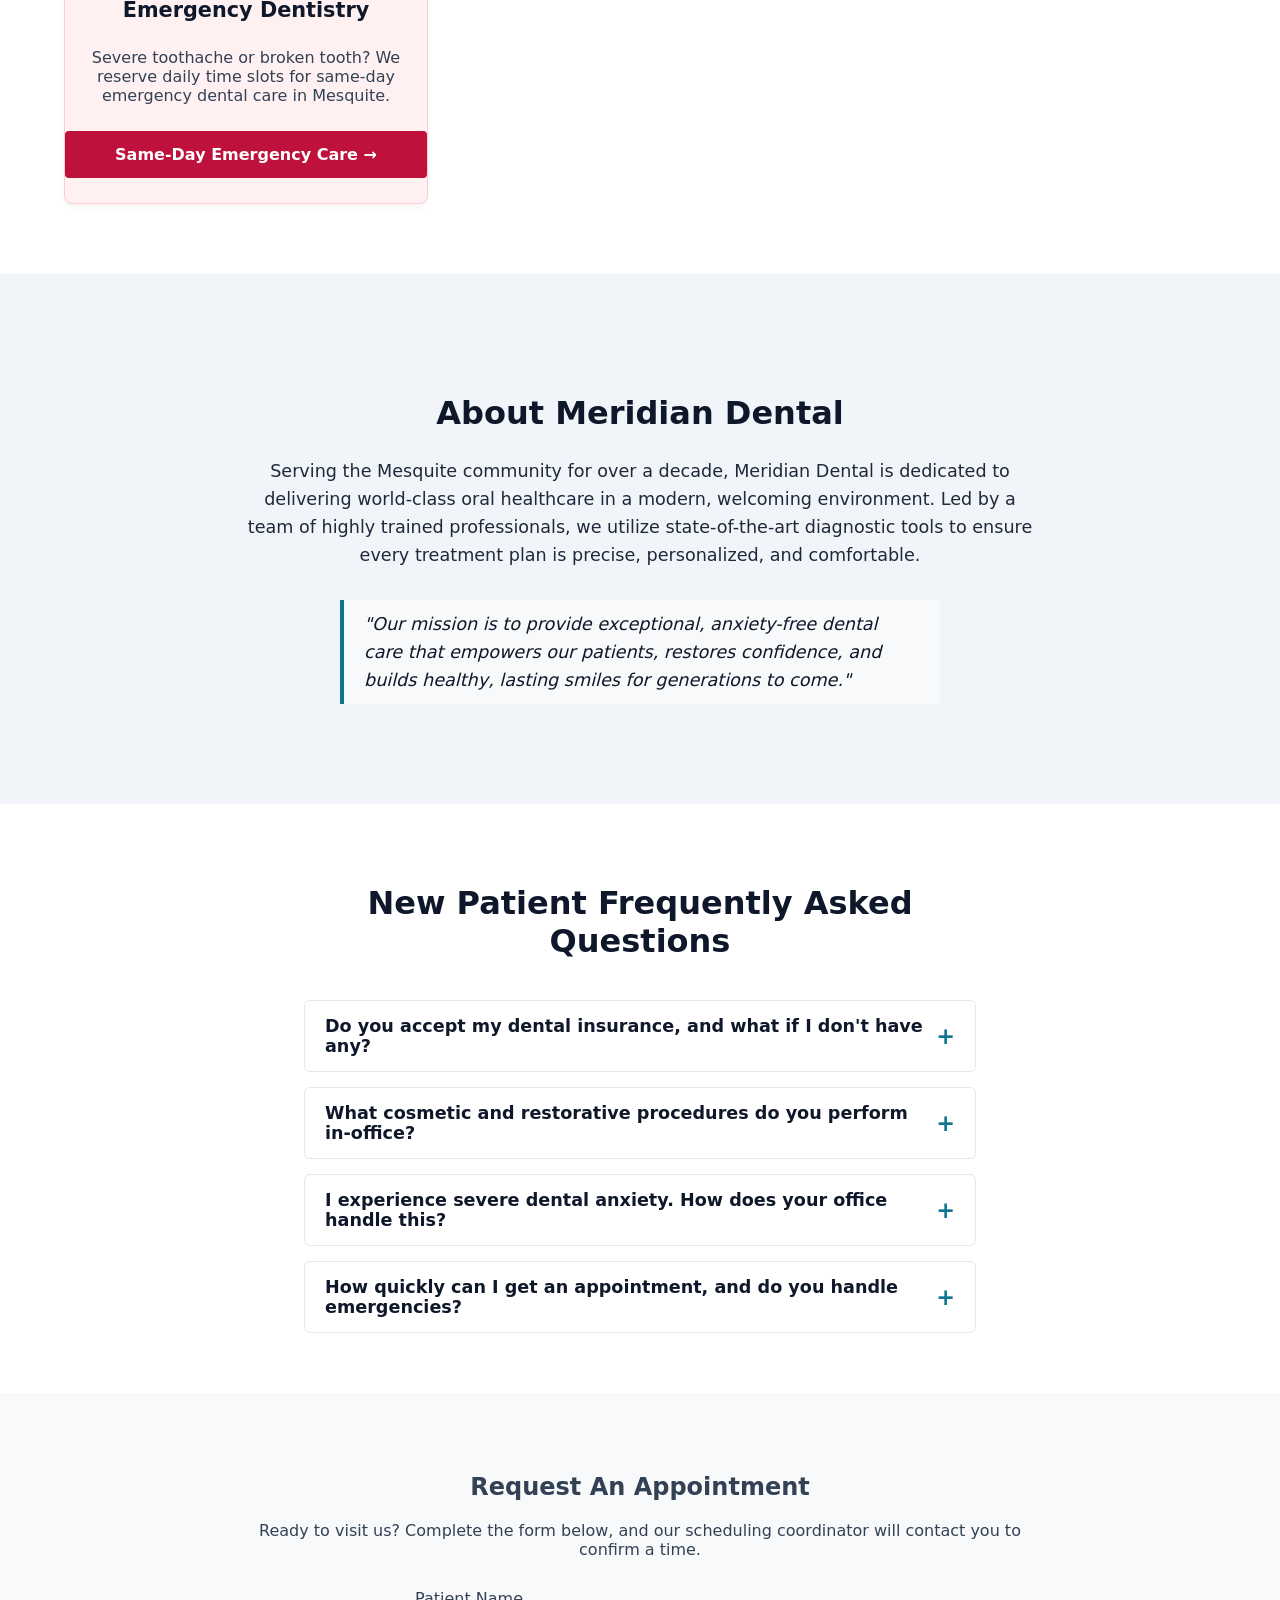
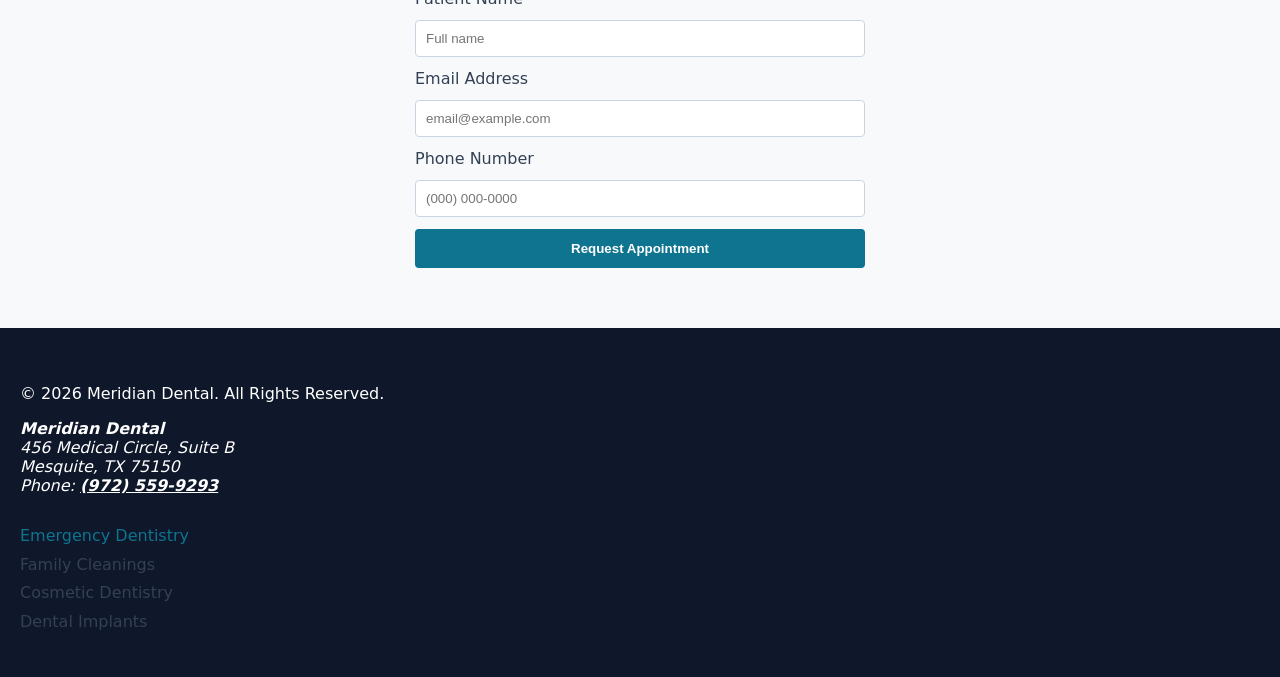
==== commit 16e9221e: "fixed images returning a bad score in CWV" ====
--- a/index.html
+++ b/index.html
@@ -359,6 +359,7 @@
                   width="400"
                   height="250"
                   loading="lazy"
+                  decoding="async"
                 />
               </picture>
             </div>
@@ -385,6 +386,7 @@
                   width="400"
                   height="250"
                   loading="lazy"
+                  decoding="async"
                 />
               </picture>
             </div>
@@ -411,6 +413,7 @@
                   width="400"
                   height="250"
                   loading="lazy"
+                  decoding="async"
                 />
               </picture>
             </div>
@@ -440,6 +443,7 @@
                   width="400"
                   height="250"
                   loading="lazy"
+                  decoding="async"
                 />
               </picture>
             </div>
--- a/css/styles.css
+++ b/css/styles.css
@@ -299,6 +299,13 @@
   padding: 40px 20px;
 }
 
+/* .footer-info {
+  display: flex;
+  flex-wrap: wrap;
+  justify-content: space-between;
+  gap: 20px;
+} */
+
 footer a[href^="tel:"] {
   color: #ffffff !important;
   text-decoration: underline !important;
--- a/css/styles.css
+++ b/css/styles.css
@@ -299,6 +299,13 @@
   padding: 40px 20px;
 }
 
+/* .footer-info {
+  display: flex;
+  flex-wrap: wrap;
+  justify-content: space-between;
+  gap: 20px;
+} */
+
 footer a[href^="tel:"] {
   color: #ffffff !important;
   text-decoration: underline !important;
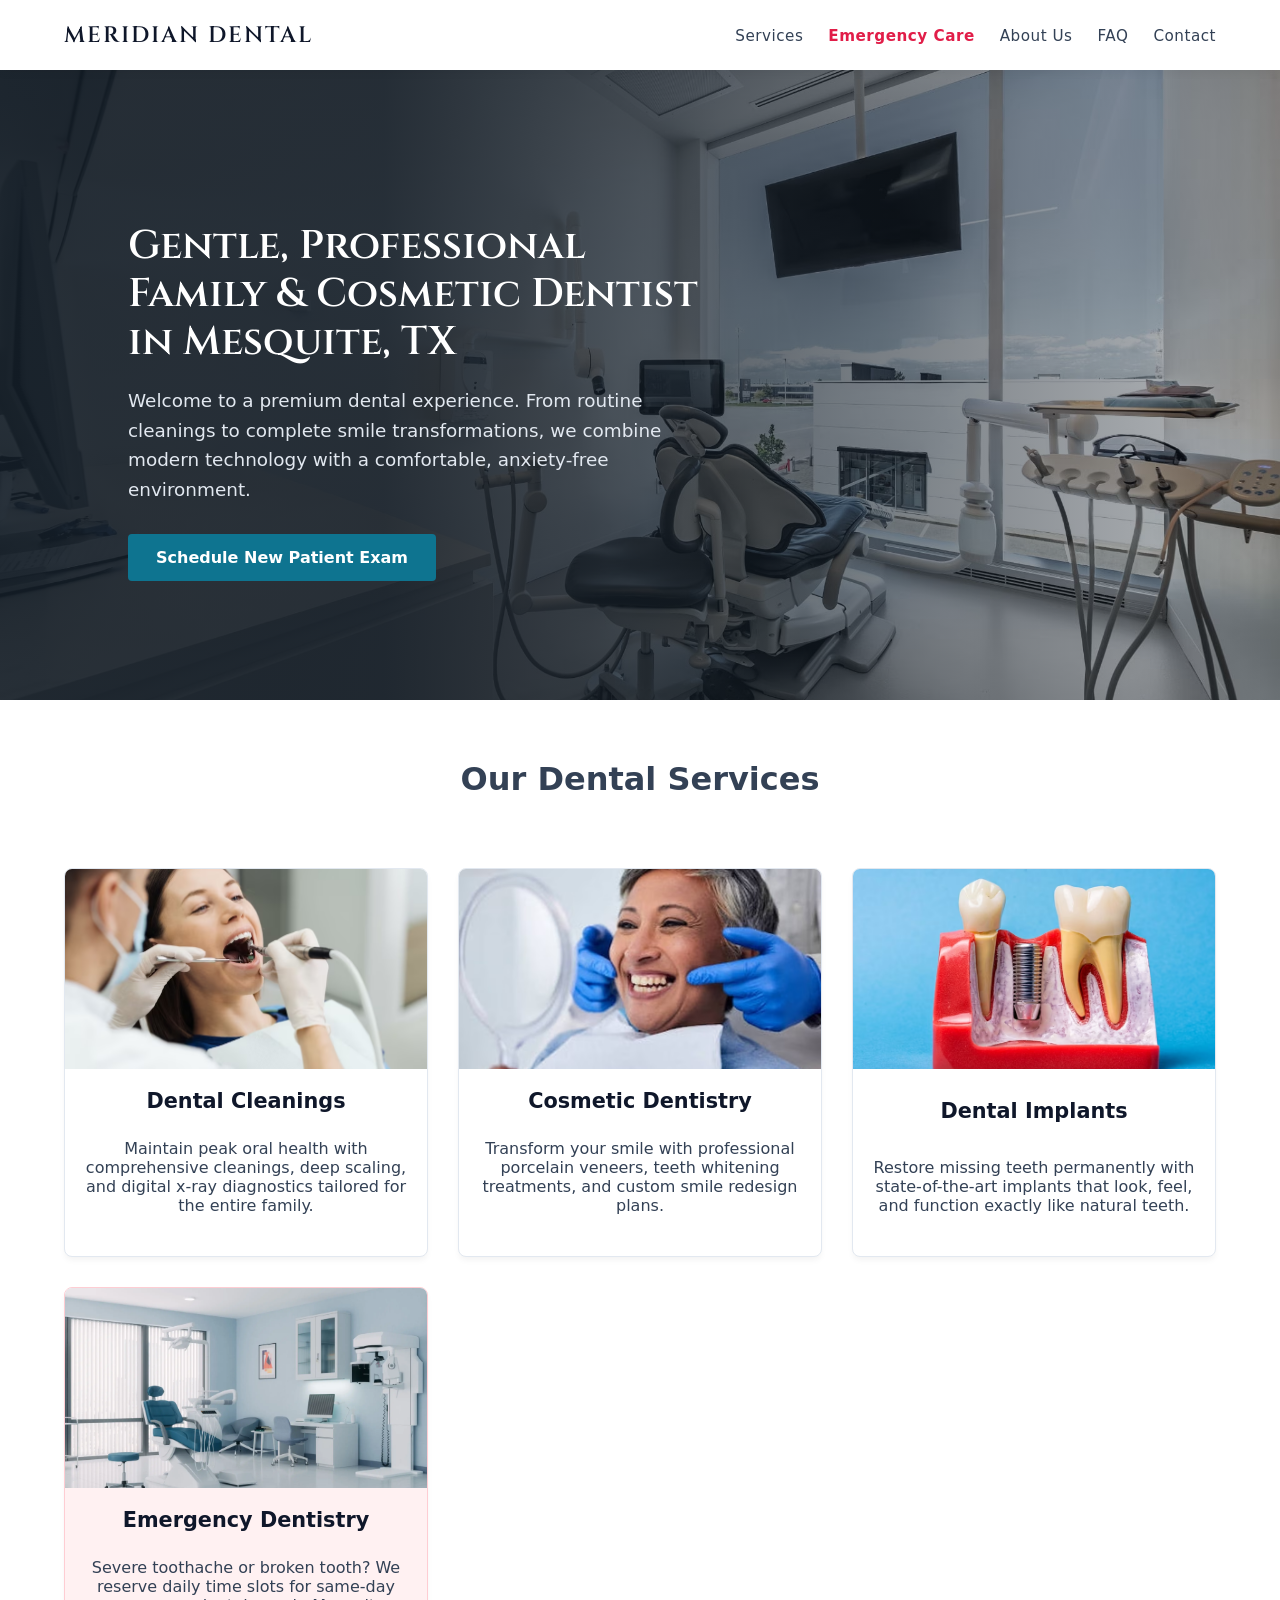
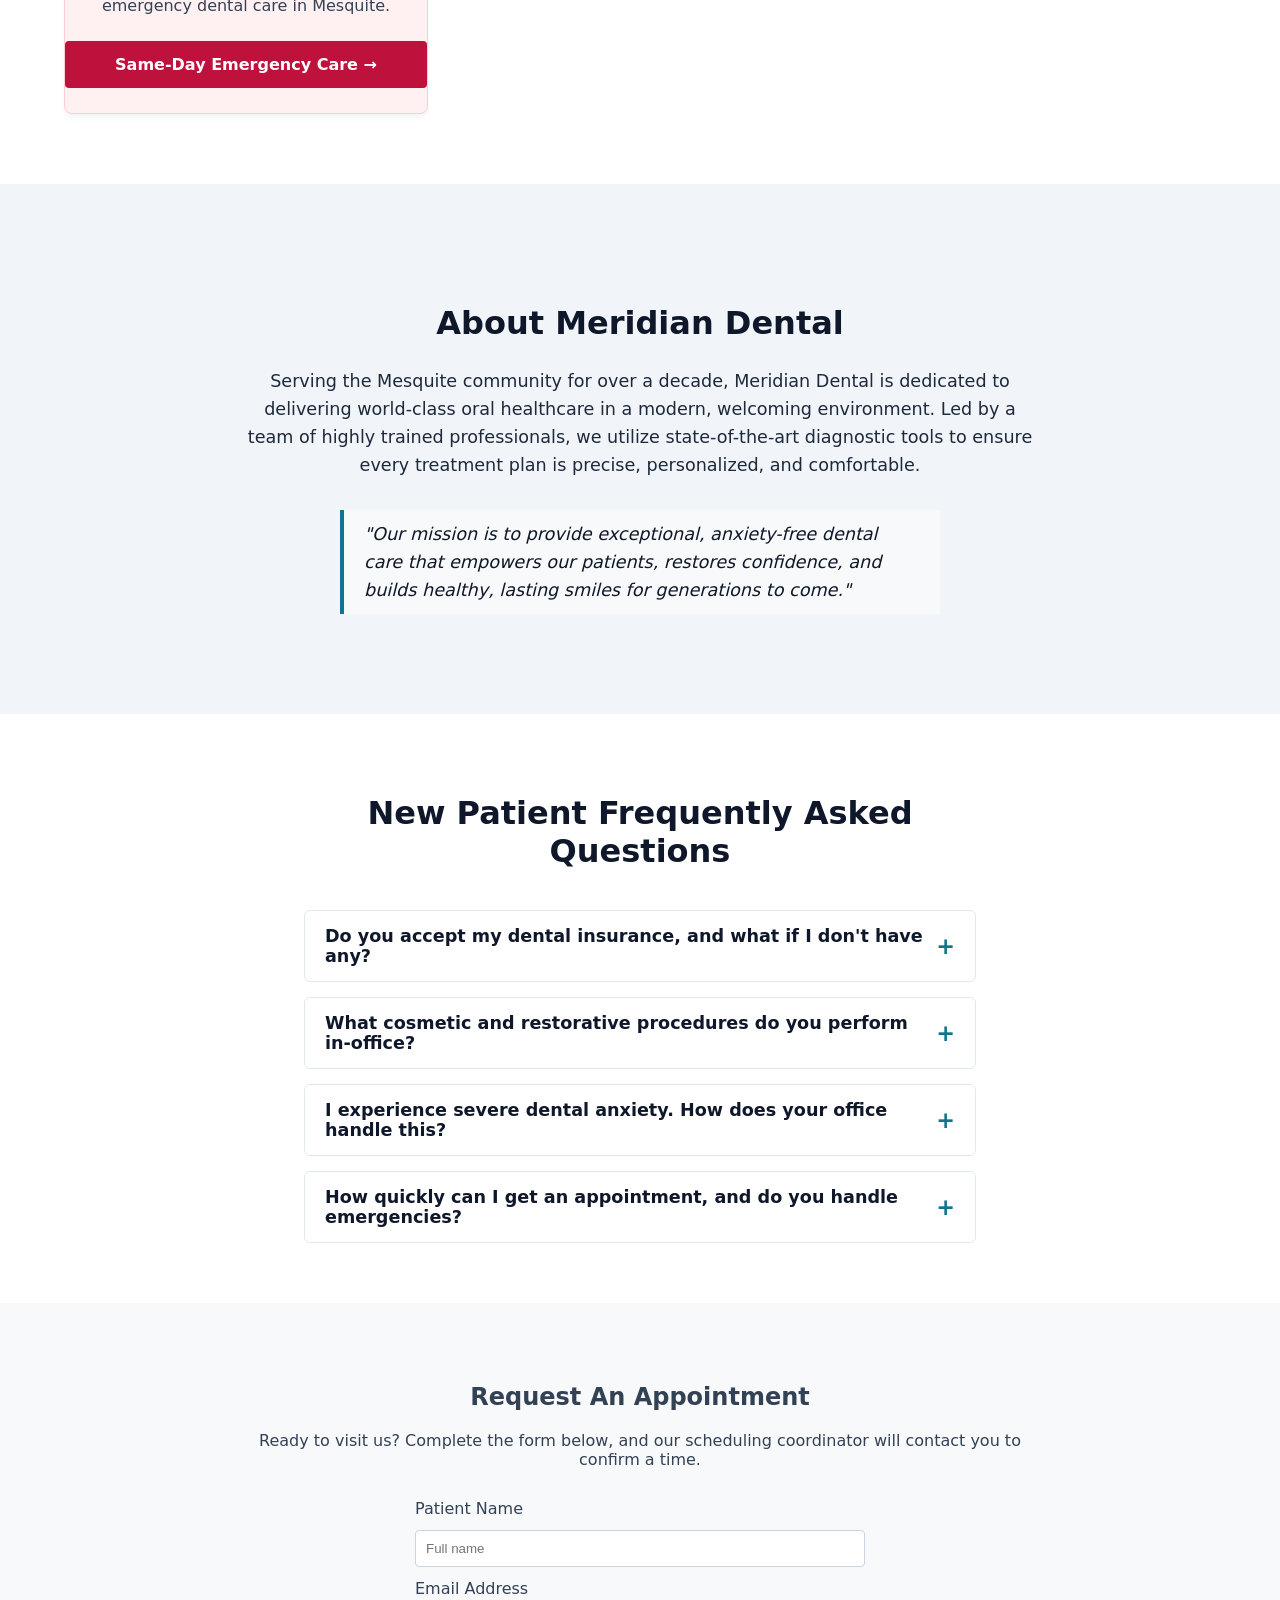
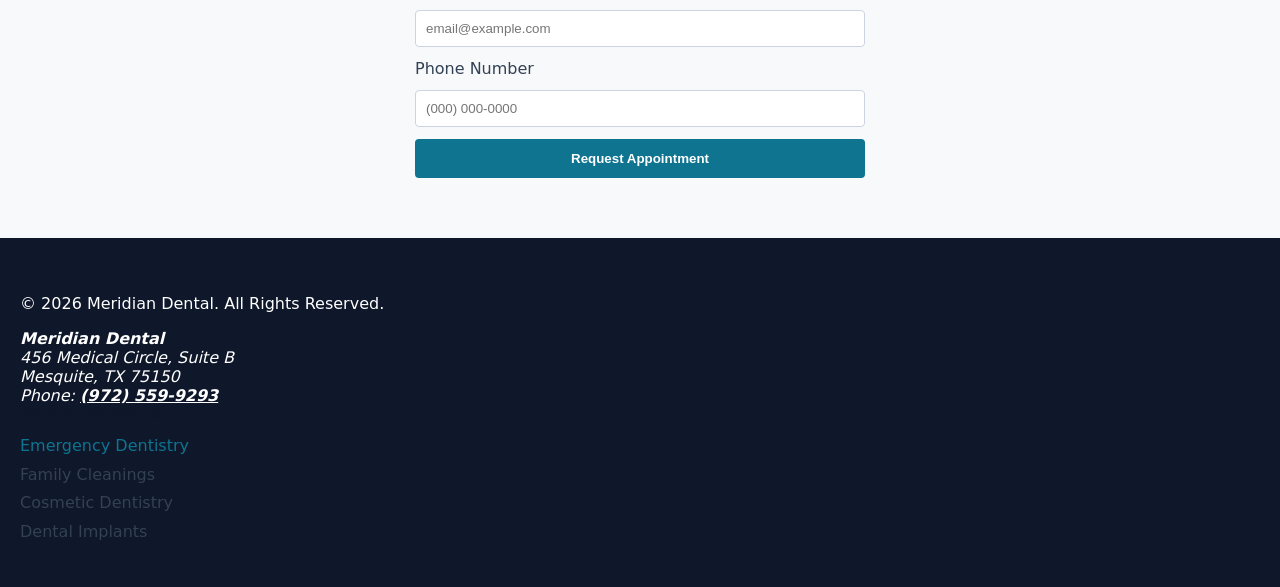
==== commit e2a68e64: "fixed images returning a bad score in CWV" ====
--- a/index.html
+++ b/index.html
@@ -65,43 +65,43 @@
       content="https://meridiandentalmesquite.com/images/og-preview.jpg"
     />
 
-    <!-- Preload the critical above-the-fold assets immediately -->
+    <!-- 1. Preload Hero Image & Font with high priority -->
     <link
       rel="preload"
-      href="images/dental-office-mesquite.avif"
+      href="/images/dental-office-mesquite.avif"
       as="image"
       type="image/avif"
       fetchpriority="high"
     />
     <link
       rel="preload"
-      href="fonts/cinzel-600-semibold.woff2"
+      href="/fonts/cinzel-600-semibold.woff2"
       as="font"
       type="font/woff2"
       crossorigin
     />
-    <!-- ⚡ CORRECTED CRITICAL CSS BLOCK -->
+
+    <!-- 2. Optimized Critical CSS Block -->
     <style>
       @font-face {
         font-family: "Cinzel";
         font-style: normal;
         font-weight: 600;
-        font-display: block;
-        src: url("fonts/cinzel-600-semibold.woff2") format("woff2");
+        font-display: swap; /* ⚡ FIX: Prevents invisible text rendering delays on mobile */
+        src: url("/fonts/cinzel-600-semibold.woff2") format("woff2");
       }
 
       :root {
         --primary-teal: #0e7490;
         --dark-slate: #0f172a;
-        --light-gray: #f8f9fa; /* ⚡ FIX: Added back to ensure hero text renders correctly */
+        --light-gray: #f8f9fa;
         --text-color: #334155;
       }
 
-      /* Global Layout Resets */
       *,
       *::before,
       *::after {
-        box-sizing: border-box; /* ⚡ FIX: Prevents padding from forcing horizontal scroll */
+        box-sizing: border-box;
       }
 
       html {
@@ -124,18 +124,15 @@
         min-height: 100vh;
       }
 
-      /* ⚡ GLOBAL STRUCTURAL FIX FOR MAIN CONTAINER CLS */
       main {
         display: block;
         width: 100%;
         position: relative;
-        /* Reserves layout block space instantly while internal content loads */
         min-height: 100vh;
         contain: layout;
         flex: 1 0 auto;
       }
 
-      /* Sticky Header Frame */
       header {
         position: sticky;
         top: 0;
@@ -149,12 +146,6 @@
         box-shadow: 0 2px 10px rgba(0, 0, 0, 0.05);
       }
 
-      main,
-      section,
-      footer {
-        overflow-x: hidden;
-      }
-
       .logo-container a {
         font-family: "Cinzel", serif;
         font-size: 1.4rem;
@@ -164,48 +155,42 @@
         letter-spacing: 2px;
       }
 
-      /* Above-The-Fold Hero Component Layout */
       #hero {
         display: flex;
         align-items: center;
-        height: 80vh;
+        min-height: 70vh;
         box-sizing: border-box;
         padding: 60px 10%;
         background:
           linear-gradient(
             to right,
-            rgba(20, 30, 40, 0.85) 30%,
-            rgba(20, 30, 40, 0.2) 100%
+            rgba(20, 30, 40, 0.9) 30%,
+            rgba(20, 30, 40, 0.3) 100%
           ),
-          url("images/dental-office-mesquite.avif") no-repeat center center;
+          url("/images/dental-office-mesquite.avif") no-repeat center center;
         background-size: cover;
-        /* ⚡ CLS & LCP ACCELERATION FIXES */
-        content-visibility: auto; /* Tells the browser to isolate layout calculations */
-        contain-intrinsic-size: 80vh; /* Reserves rendering space before the background paints */
-        contain: layout size;
-      }
-
-      .hero-overlay-content {
-        max-width: 550px;
-        min-height: 380px; /* ⚡ FIX: Reserves vertical space specifically for the text box */
+        /* ⚡ LCP ACCELERATION FIX */
+        content-visibility: auto;
+        contain-intrinsic-size: 70vh;
+        contain: layout;
+      }
+
+      .hero-content {
+        max-width: 600px;
         z-index: 2;
-        display: flex;
-        flex-direction: column;
-        justify-content: center;
       }
 
       #hero-heading {
-        font-family:
-          "Cinzel", serif; /* ⚡ Ensures the heading expects the font size immediately */
-        font-size: 2.8rem;
+        font-family: "Cinzel", serif;
+        font-size: 2.5rem;
         color: #ffffff;
         margin-bottom: 20px;
         line-height: 1.2;
       }
 
       #hero p {
-        font-size: 1.2rem;
-        color: #e2e8f0; /* ⚡ FIX: Forces high-contrast soft white text color */
+        font-size: 1.15rem;
+        color: #e2e8f0;
         margin-bottom: 30px;
         line-height: 1.6;
       }
@@ -218,6 +203,19 @@
         border-radius: 4px;
         text-decoration: none;
         font-weight: bold;
+      }
+
+      .emergency-badge {
+        display: inline-block;
+        background: #be123c;
+        color: #ffffff;
+        padding: 6px 12px;
+        font-size: 0.85rem;
+        font-weight: bold;
+        border-radius: 4px;
+        margin-bottom: 15px;
+        text-transform: uppercase;
+        letter-spacing: 1px;
       }
     </style>
 
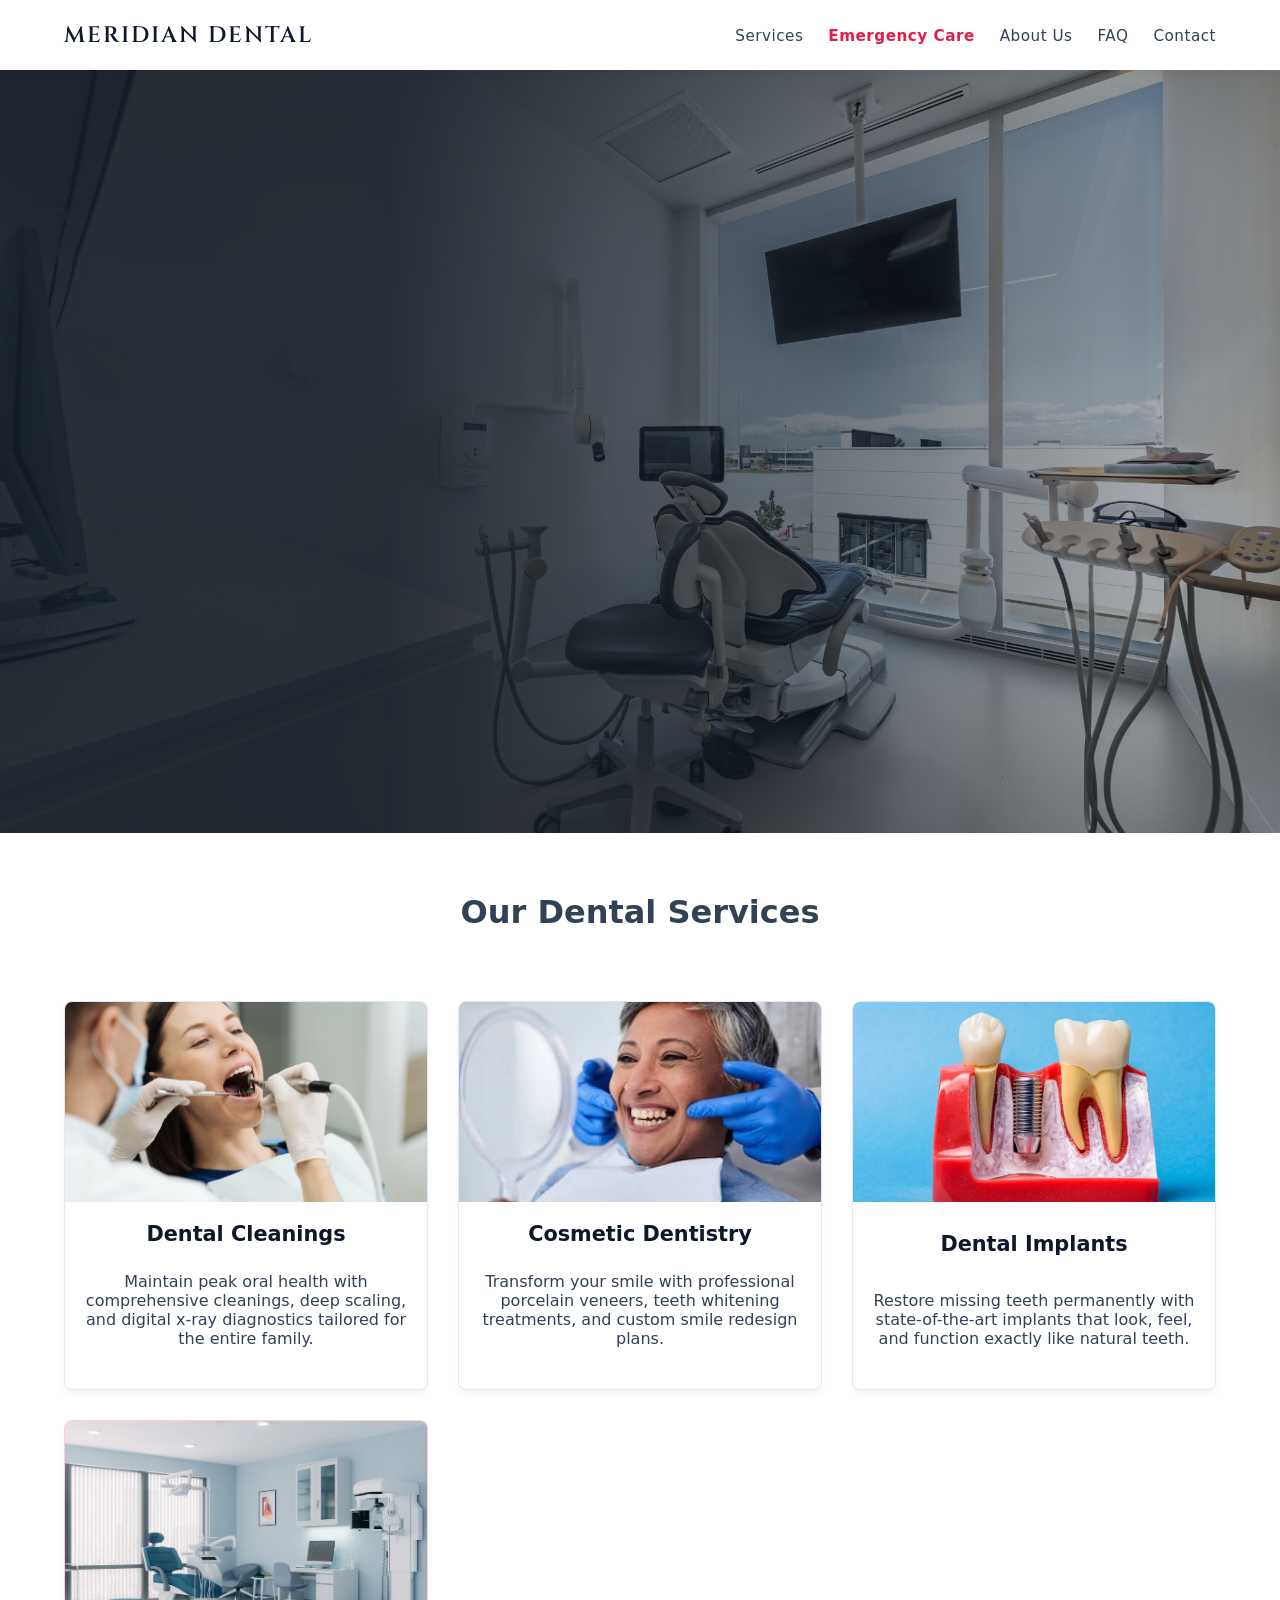
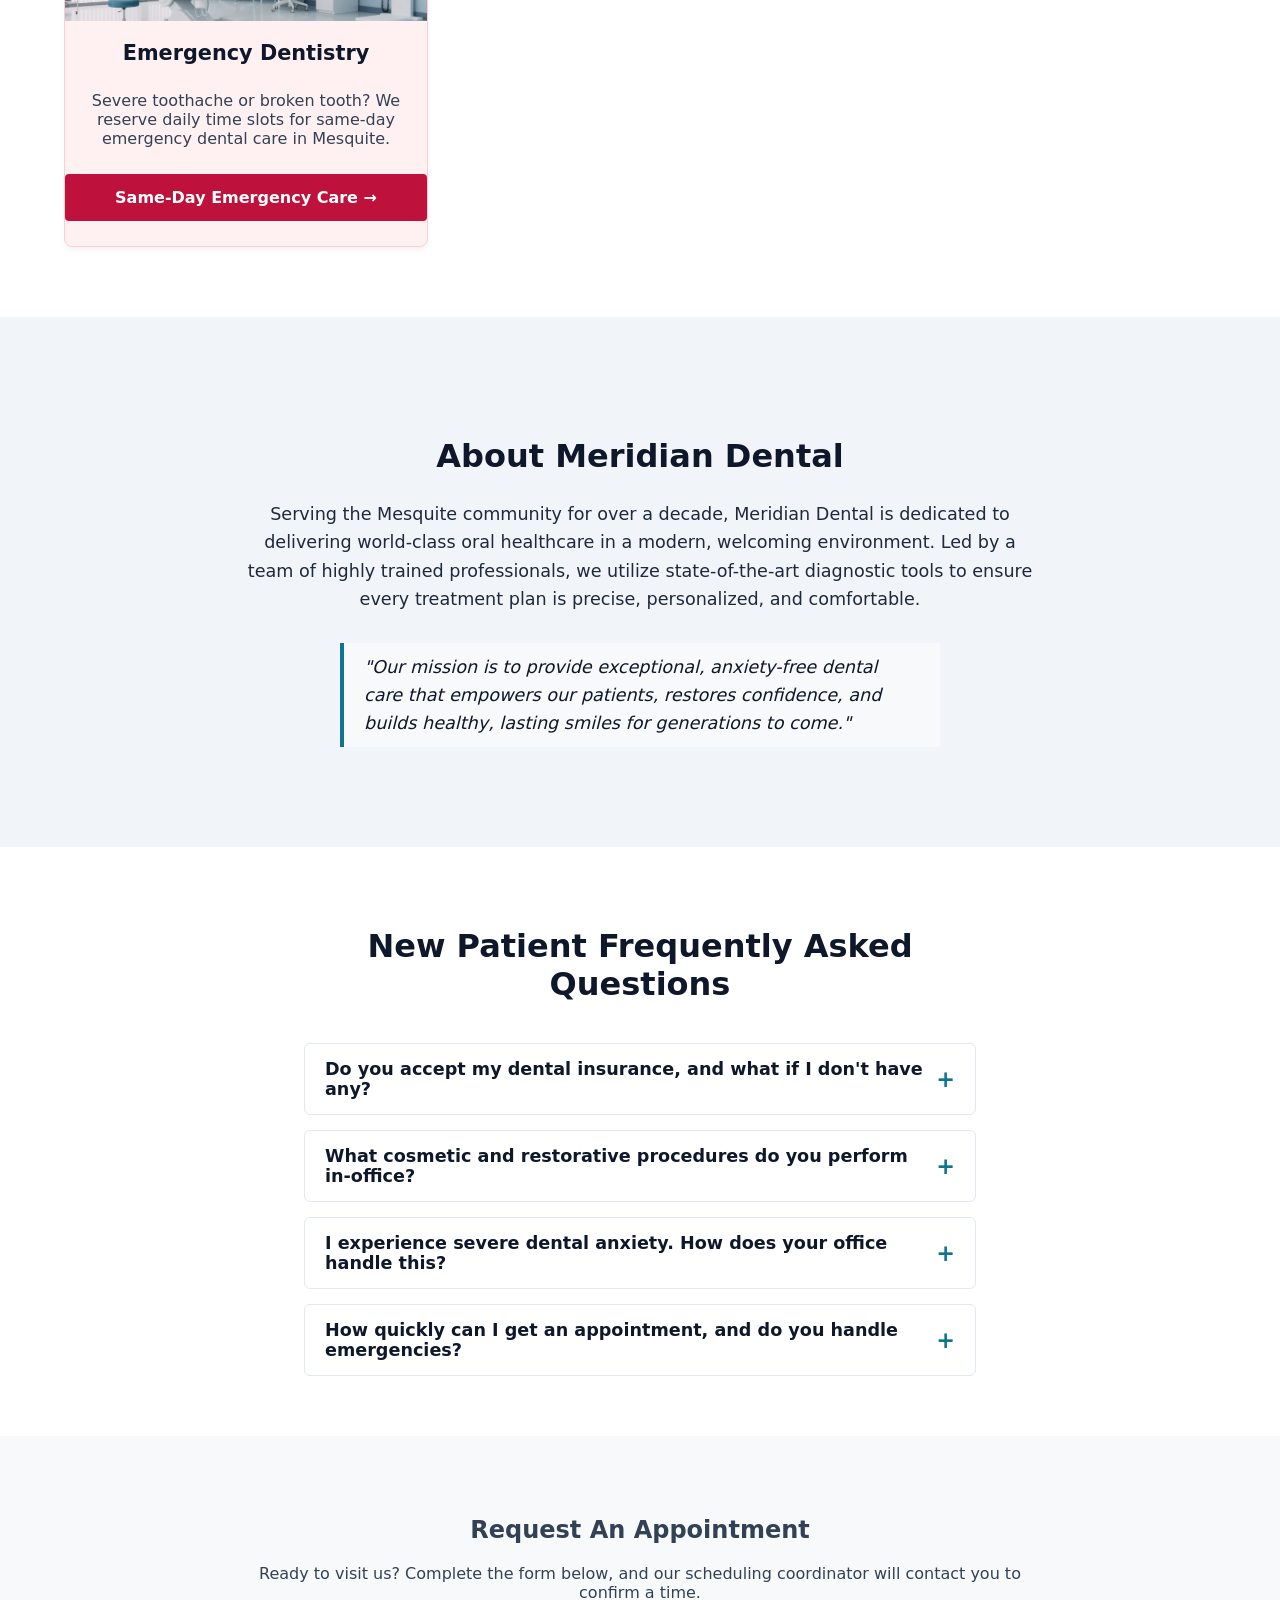
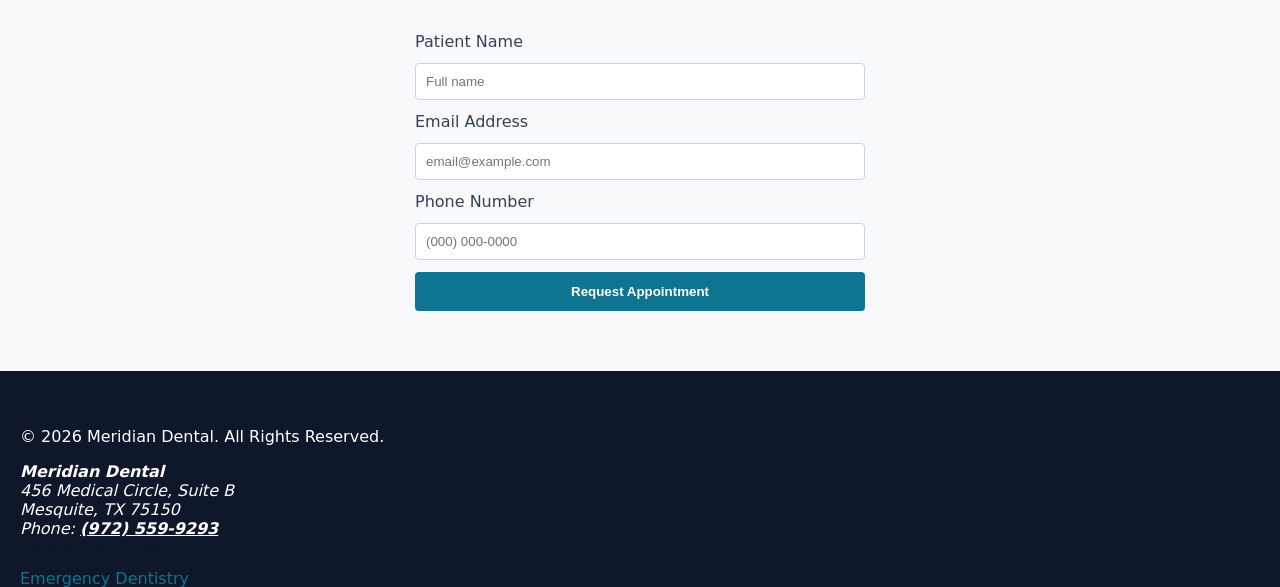
==== commit 283d9ece: "fixed images returning a bad score in CWV" ====
--- a/index.html
+++ b/index.html
@@ -87,7 +87,7 @@
         font-family: "Cinzel";
         font-style: normal;
         font-weight: 600;
-        font-display: swap; /* ⚡ FIX: Prevents invisible text rendering delays on mobile */
+        font-display: optional; /* ⚡ FIX: Prevents invisible text rendering delays on mobile */
         src: url("/fonts/cinzel-600-semibold.woff2") format("woff2");
       }
 
@@ -137,6 +137,7 @@
         position: sticky;
         top: 0;
         width: 100%;
+        min-height: 70px;
         display: flex;
         justify-content: space-between;
         align-items: center;
@@ -442,6 +443,12 @@
                   height="250"
                   loading="lazy"
                   decoding="async"
+                  style="
+                    width: 100%;
+                    height: auto;
+                    aspect-ratio: 16/10;
+                    object-fit: cover;
+                  "
                 />
               </picture>
             </div>
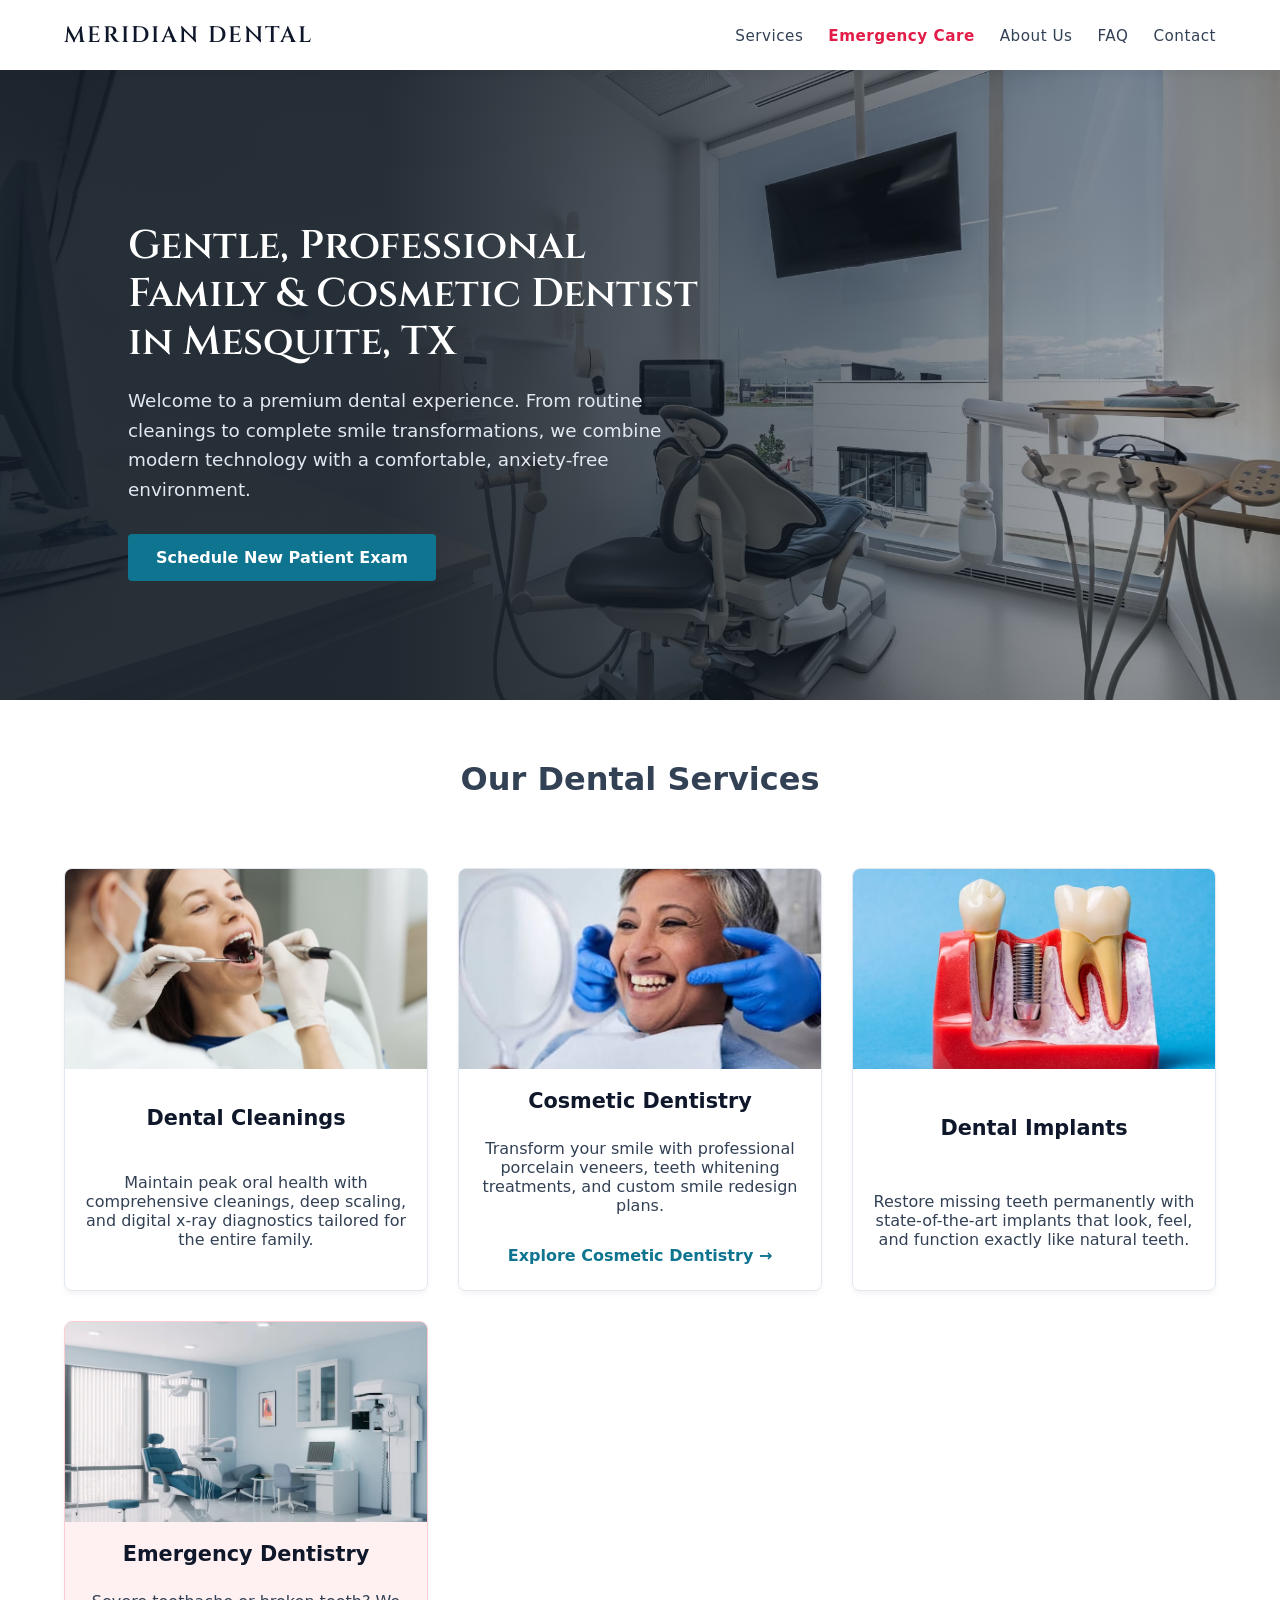
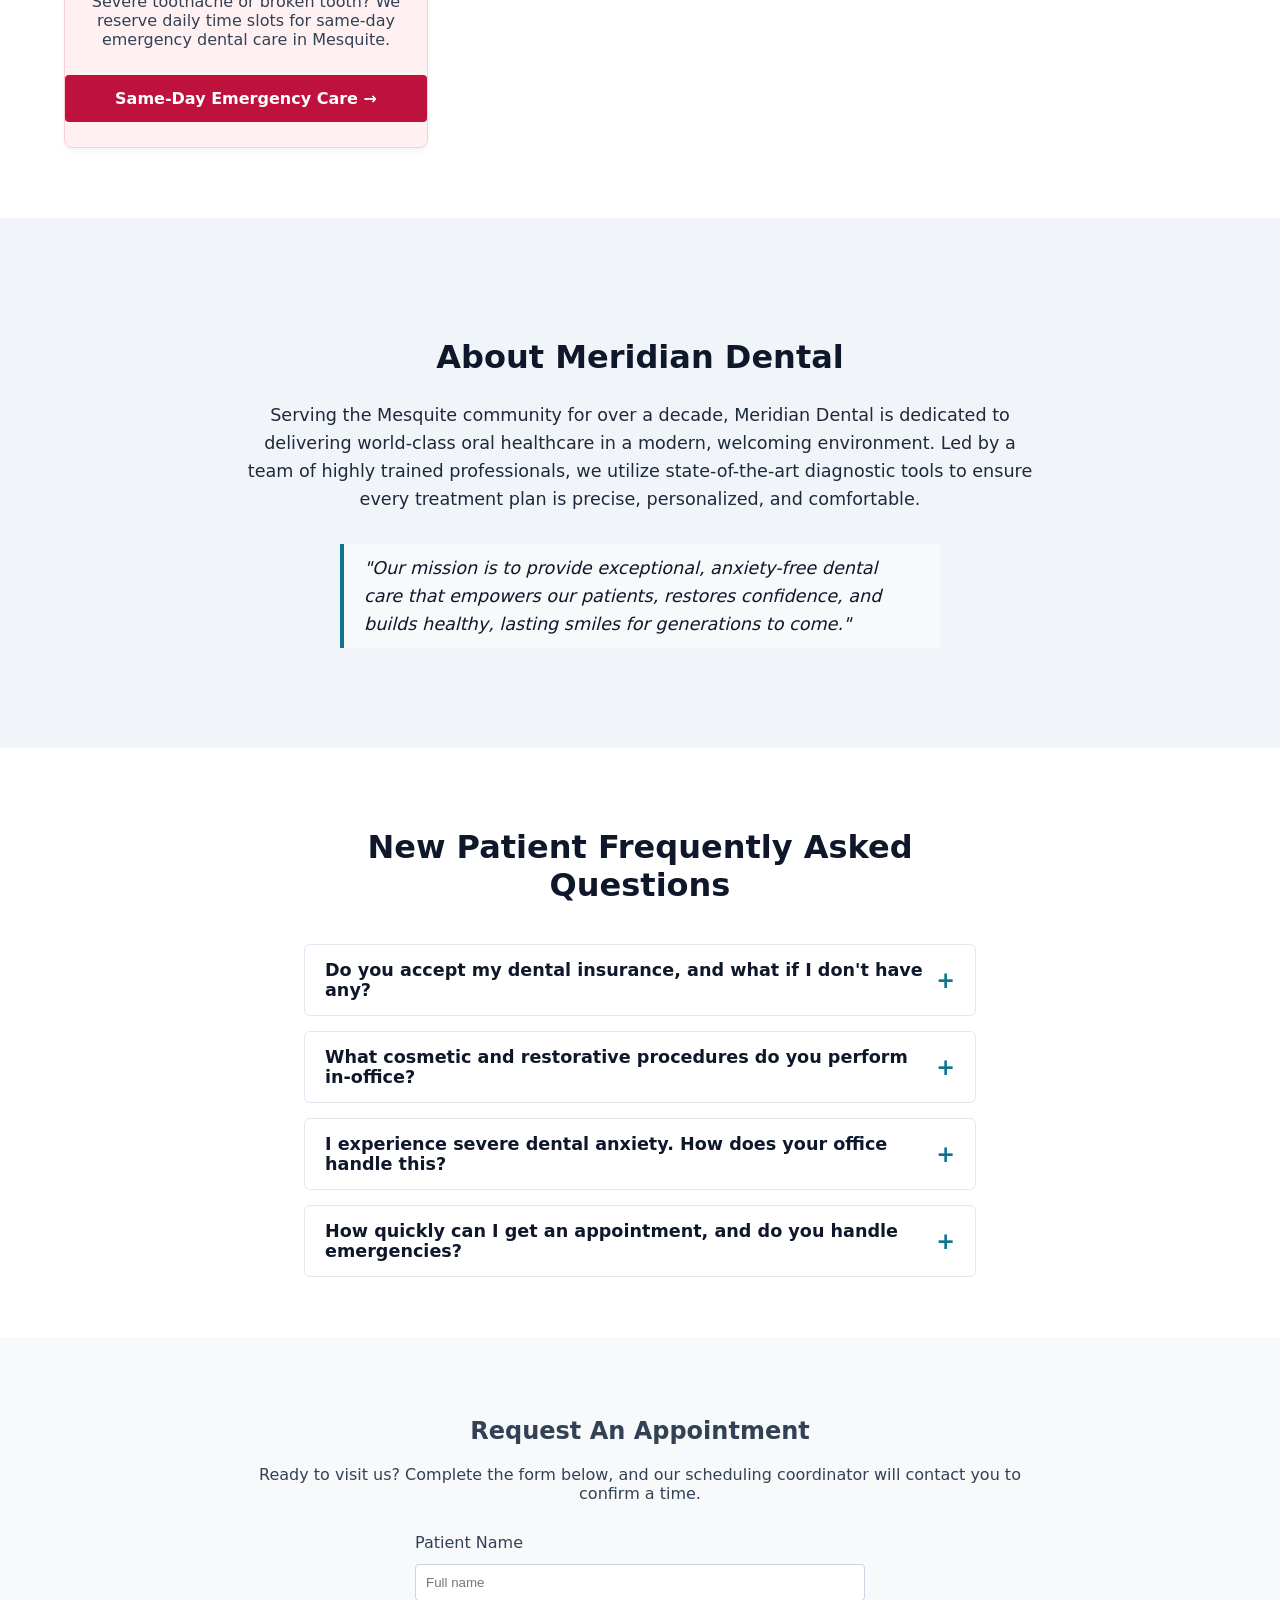
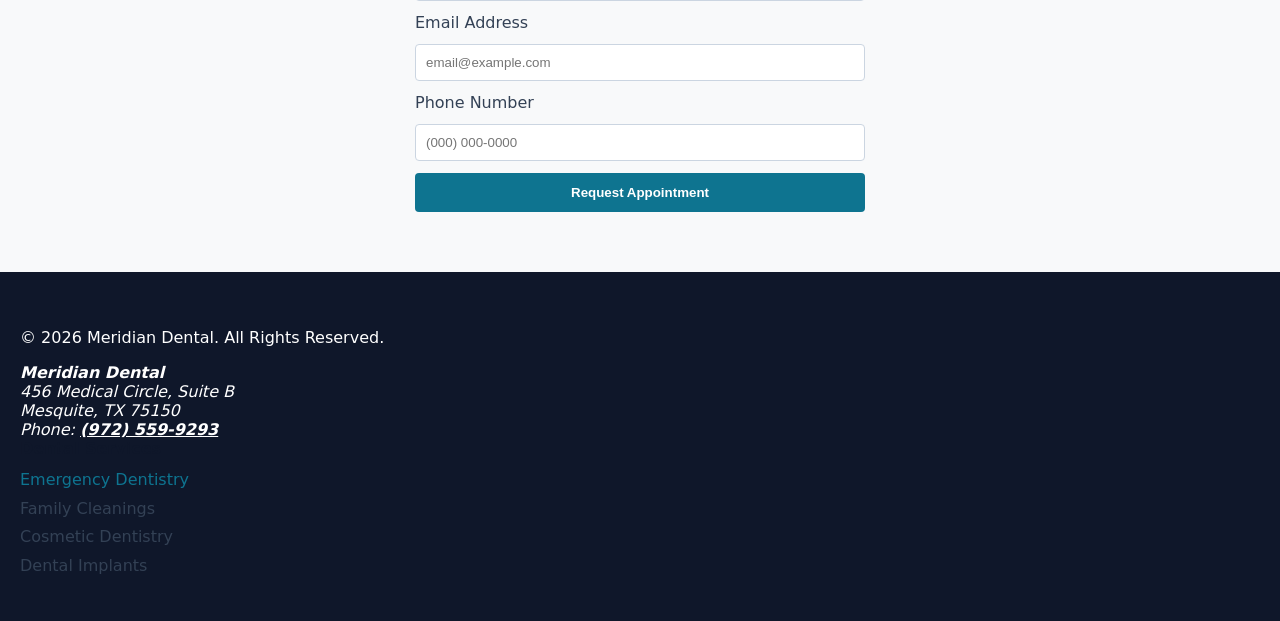
==== commit 3a3a5dec: "built new cosmetic dentistry page" ====
--- a/index.html
+++ b/index.html
@@ -394,8 +394,9 @@
               Transform your smile with professional porcelain veneers, teeth
               whitening treatments, and custom smile redesign plans.
             </p>
-            <!-- <a href="#lead-capture" class="service-link"
-              >Book Cosmetic Consultation</a> -->
+            <a href="/services/cosmetic-dentistry.html" class="service-link">
+              Explore Cosmetic Dentistry &rarr;
+            </a>
           </article>
 
           <!-- Service 3: Implants -->
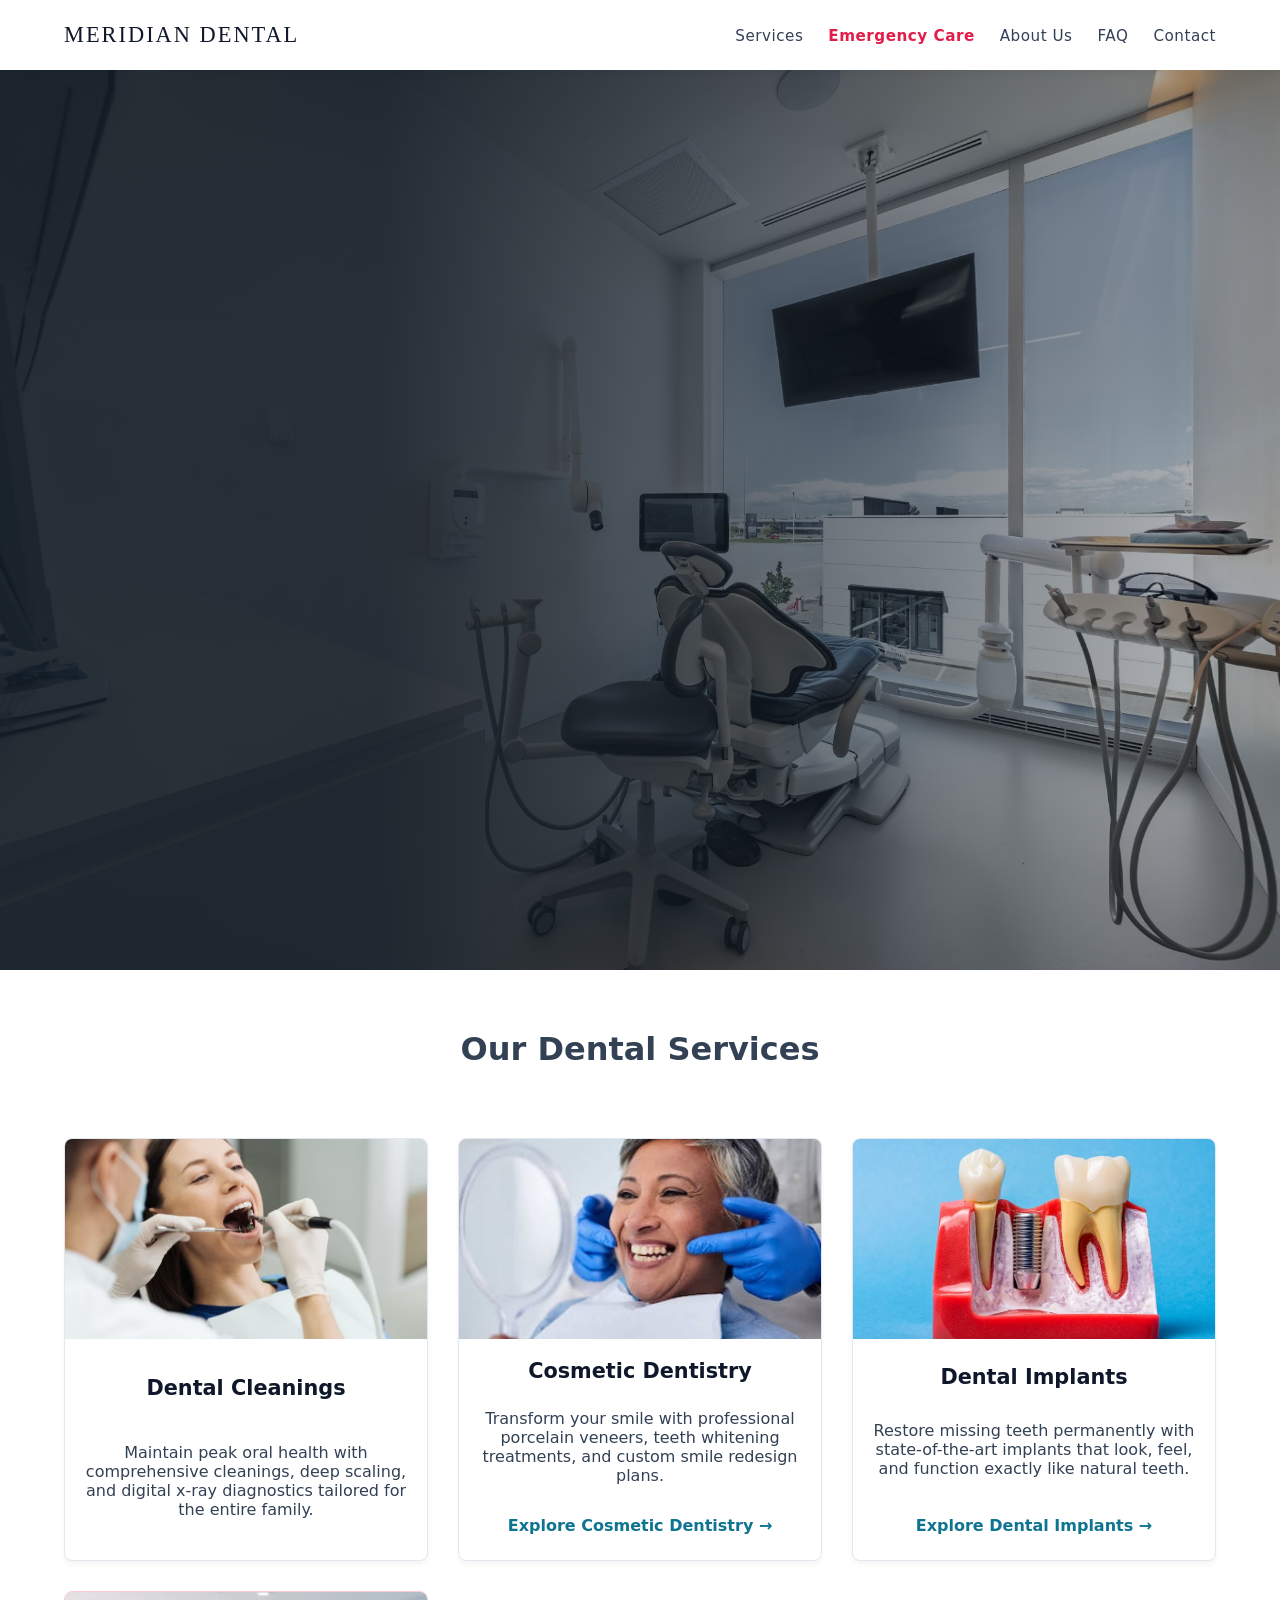
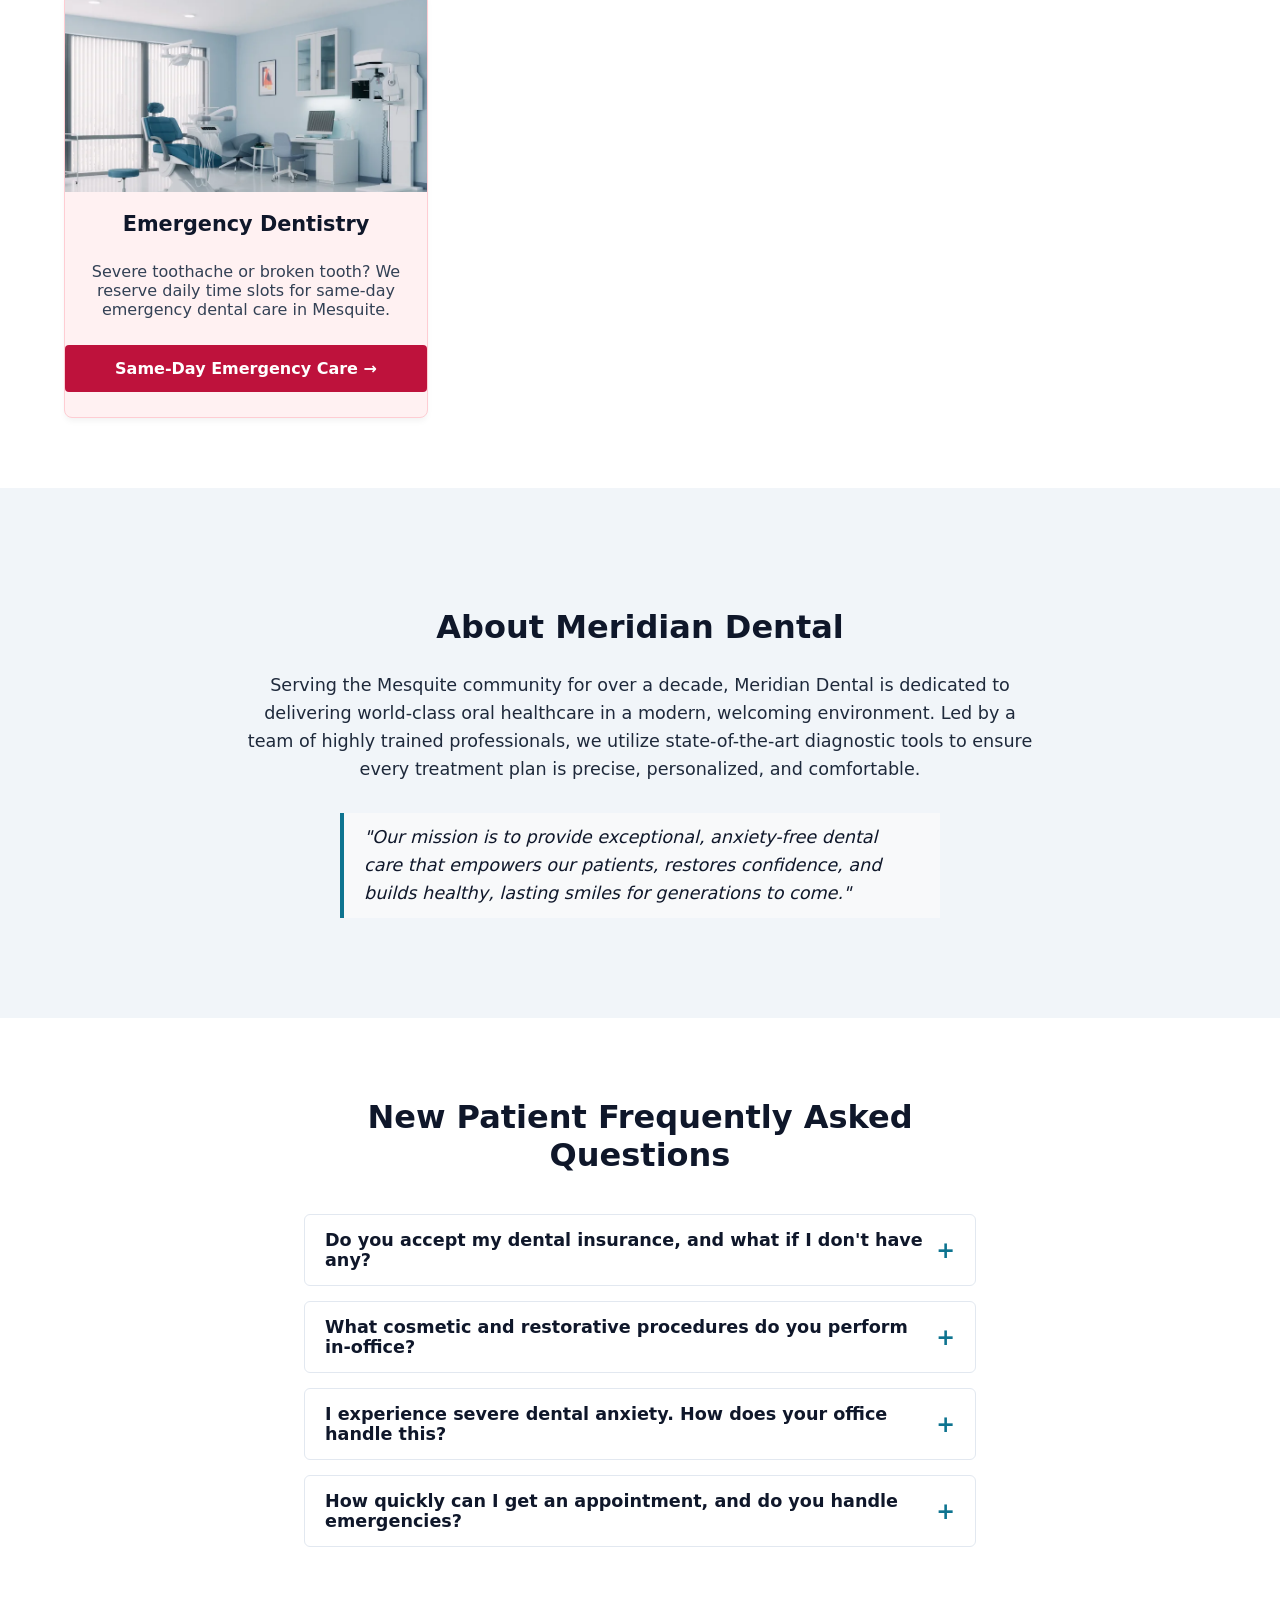
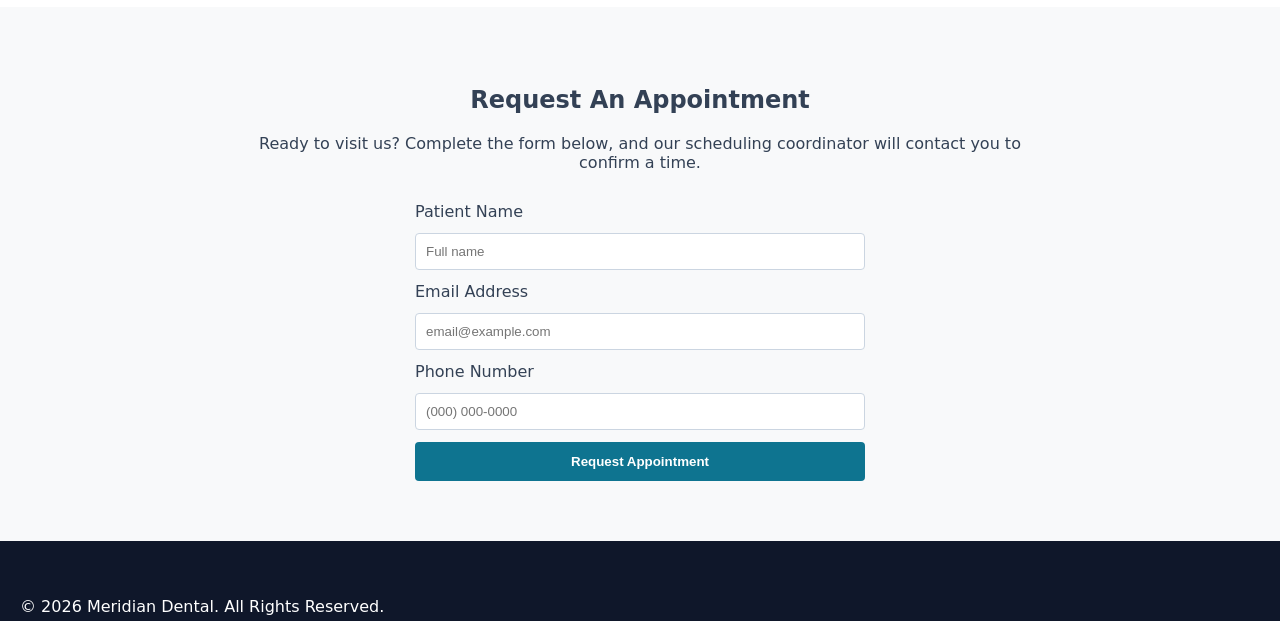
==== commit 58d1de95: "Added new page for dental implants" ====
--- a/index.html
+++ b/index.html
@@ -422,8 +422,9 @@
               Restore missing teeth permanently with state-of-the-art implants
               that look, feel, and function exactly like natural teeth.
             </p>
-            <!-- <a href="#lead-capture" class="service-link"
-              >Request Implant Consultation</a> -->
+            <a href="/services/dental-implants.html" class="service-link">
+              Explore Dental Implants &rarr;
+            </a>
           </article>
 
           <!-- Service 4: Emergency Dentistry (➕ NEW CARD) -->
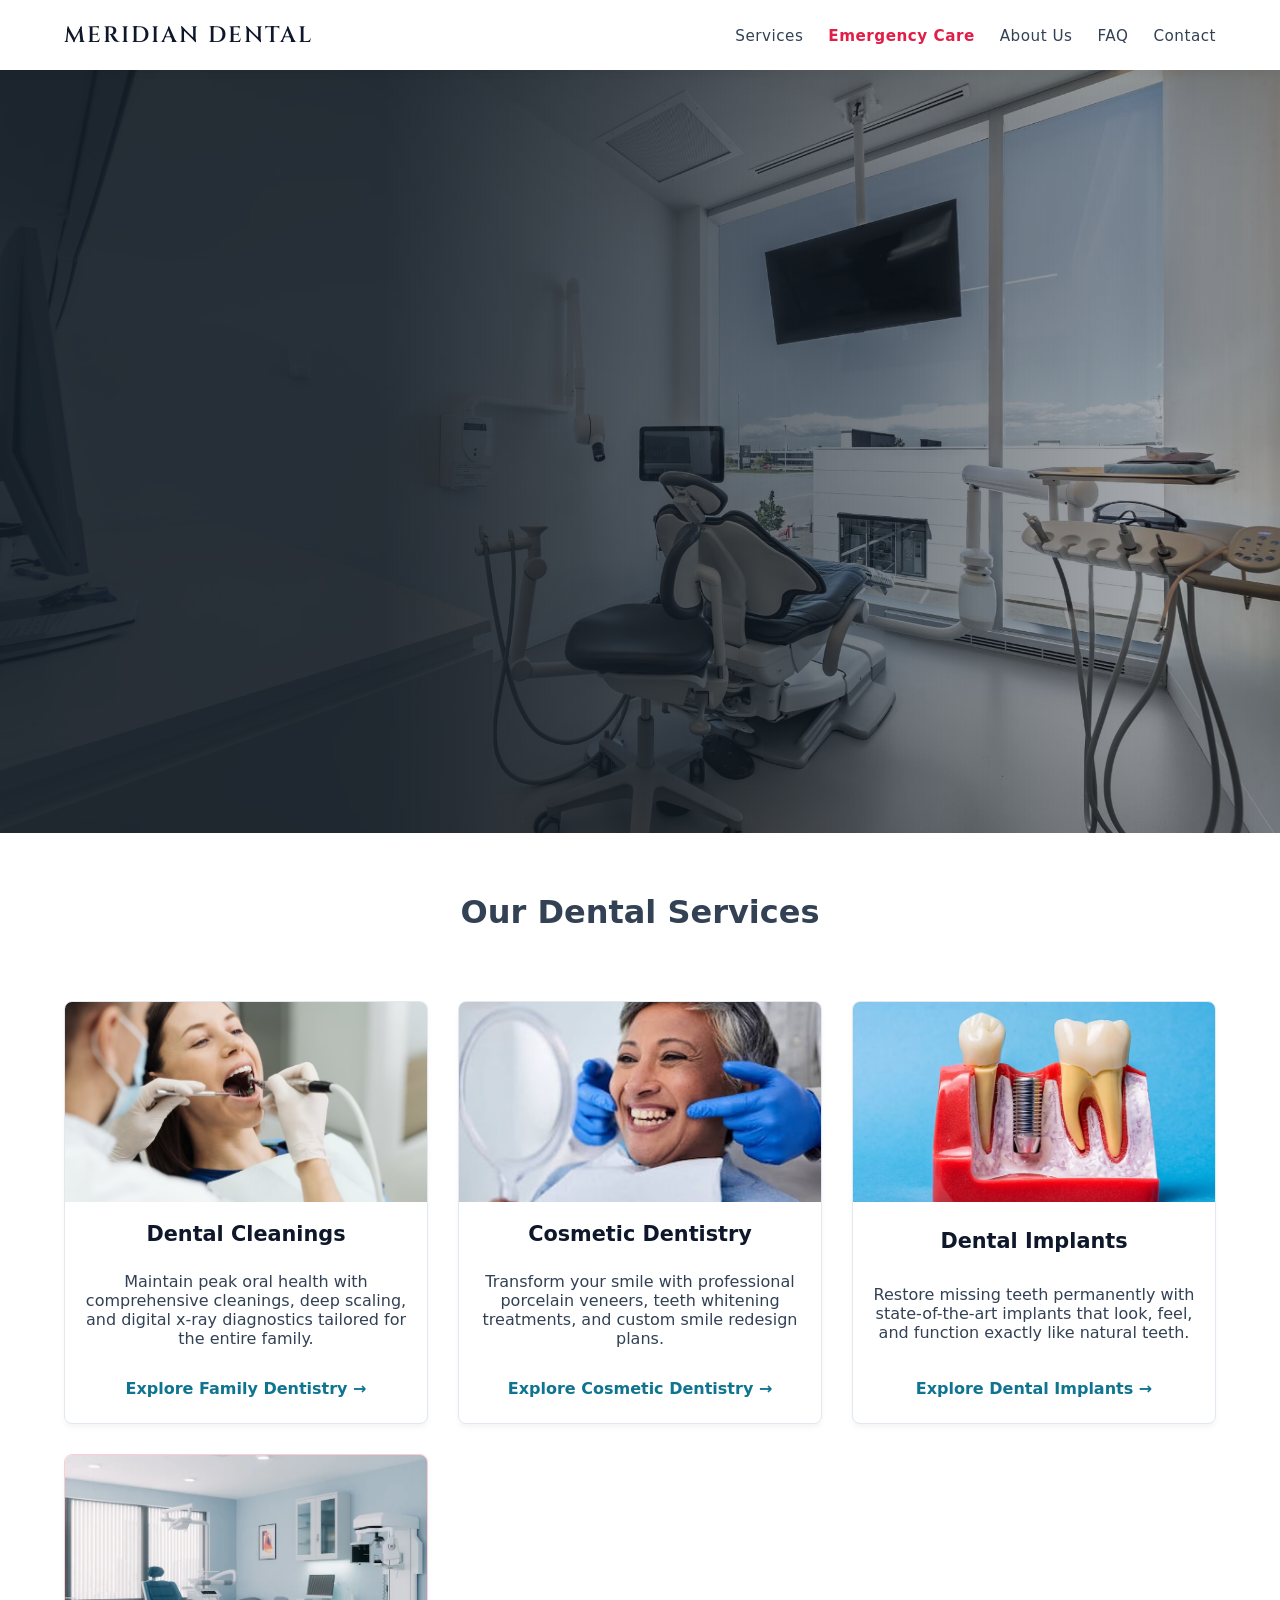
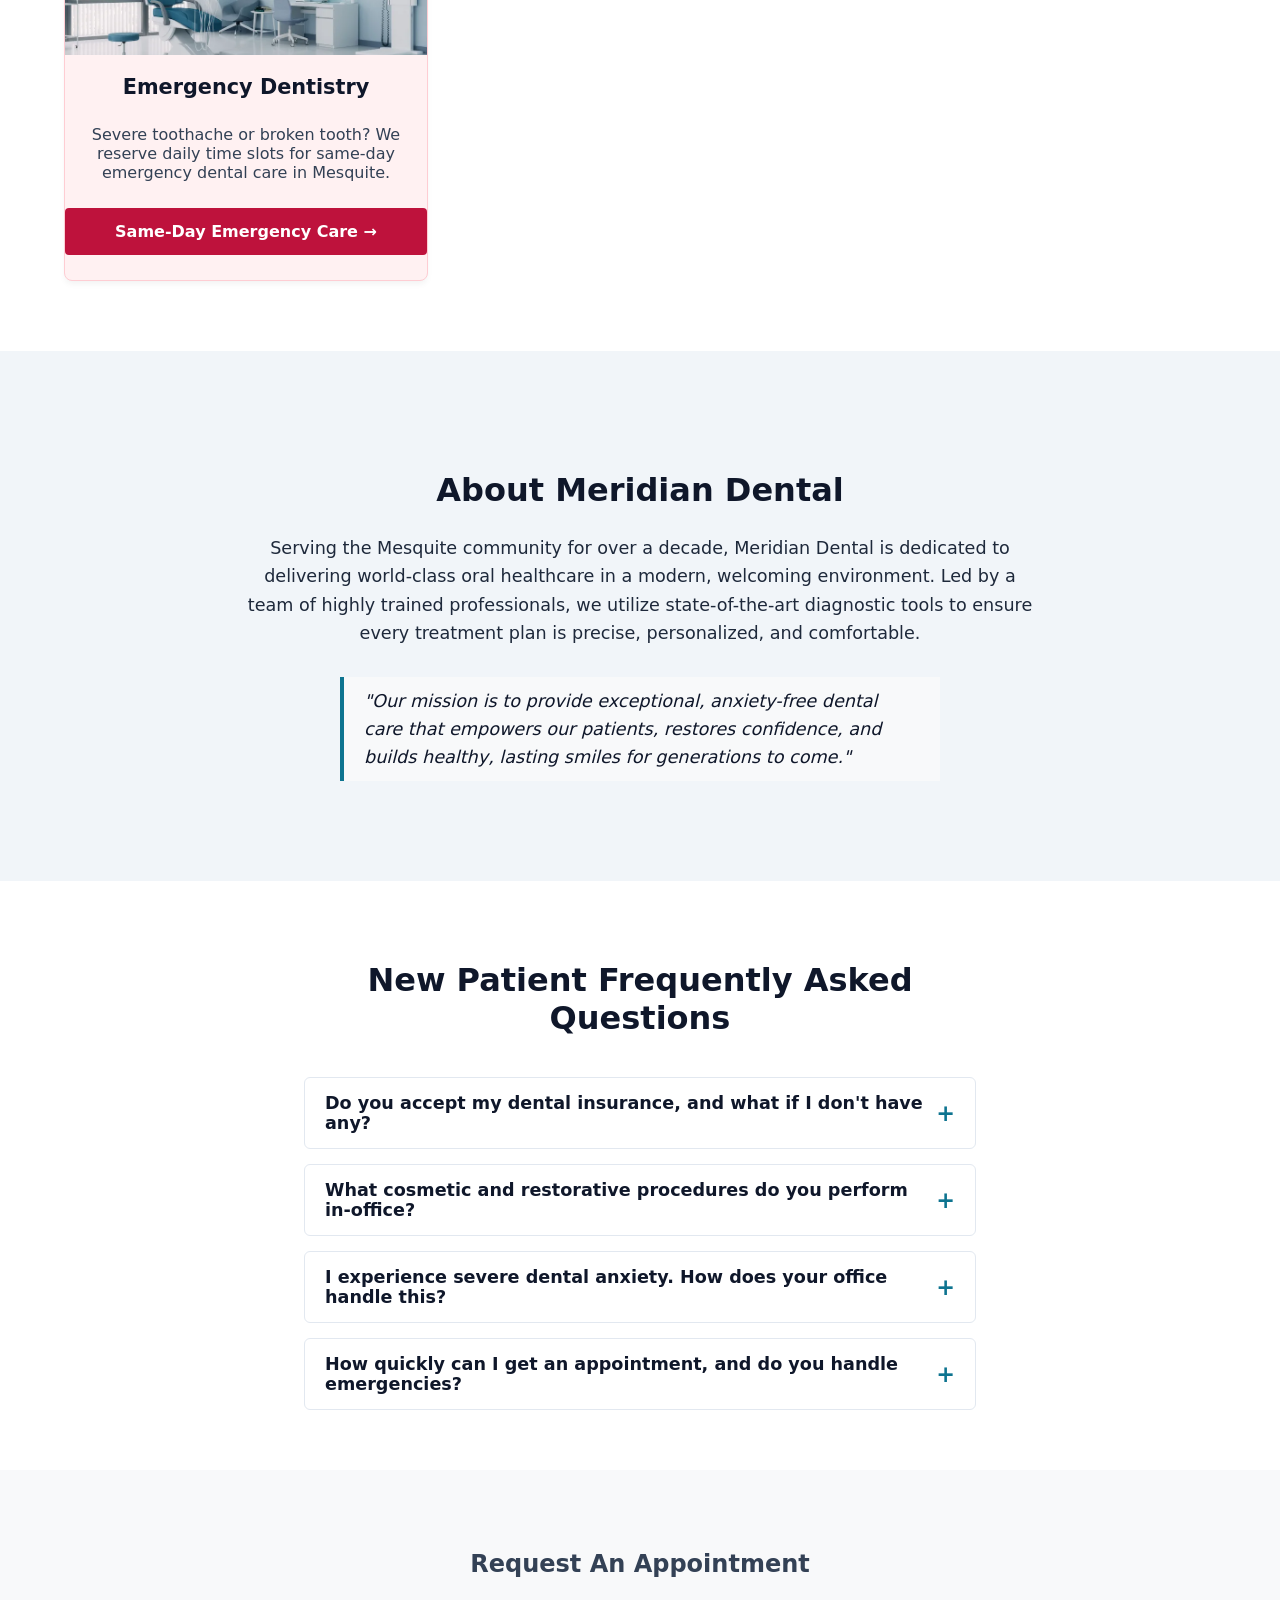
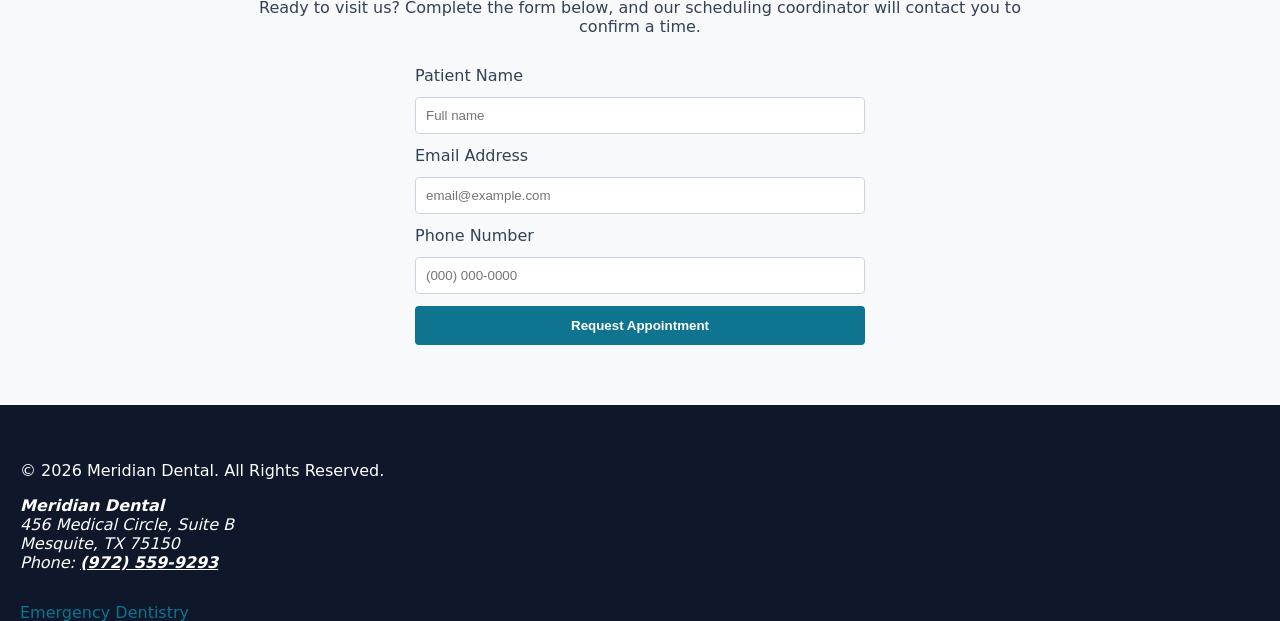
==== commit 3c4ed9af: "added family dentistry page" ====
--- a/index.html
+++ b/index.html
@@ -368,7 +368,9 @@
               scaling, and digital x-ray diagnostics tailored for the entire
               family.
             </p>
-            <!-- <a href="#lead-capture" class="service-link">Schedule Cleaning</a> -->
+            <a href="/services/family-dentistry.html" class="service-link">
+              Explore Family Dentistry &rarr;
+            </a>
           </article>
 
           <!-- Service 2: Cosmetic -->
